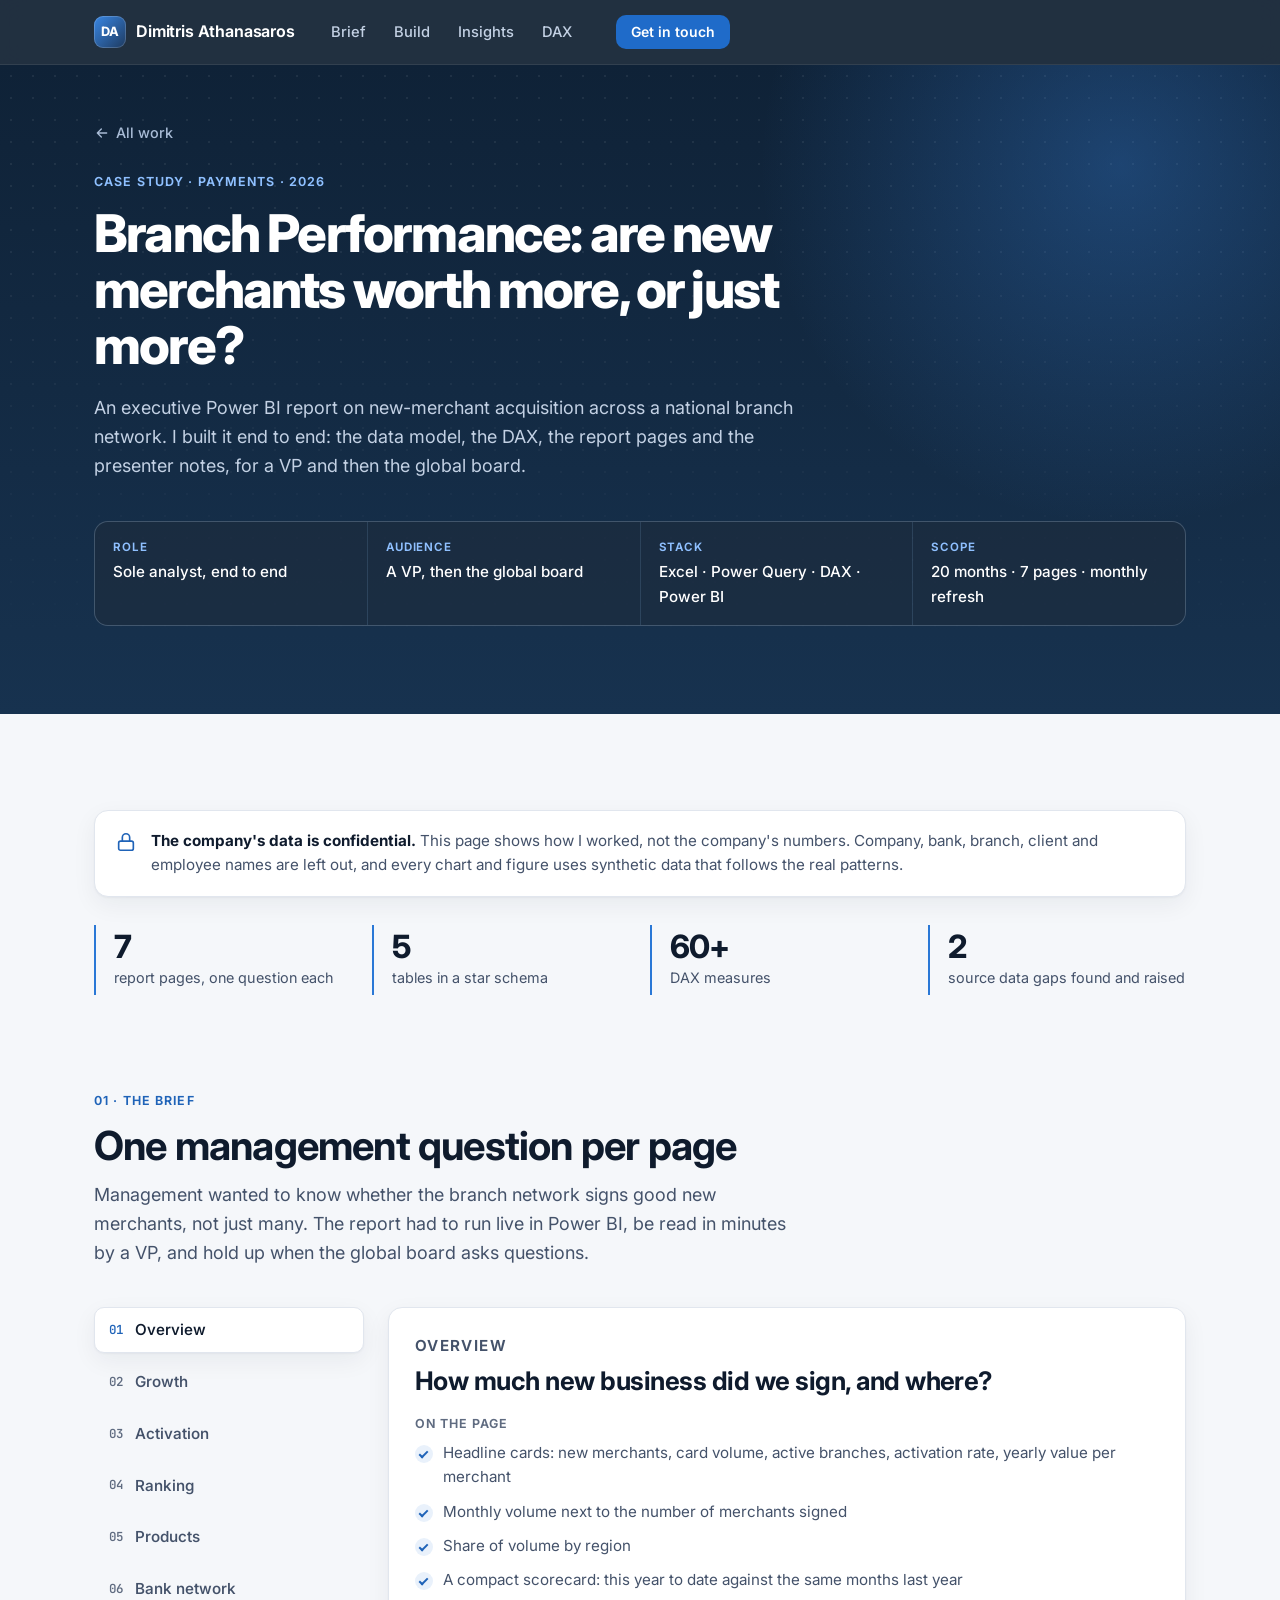
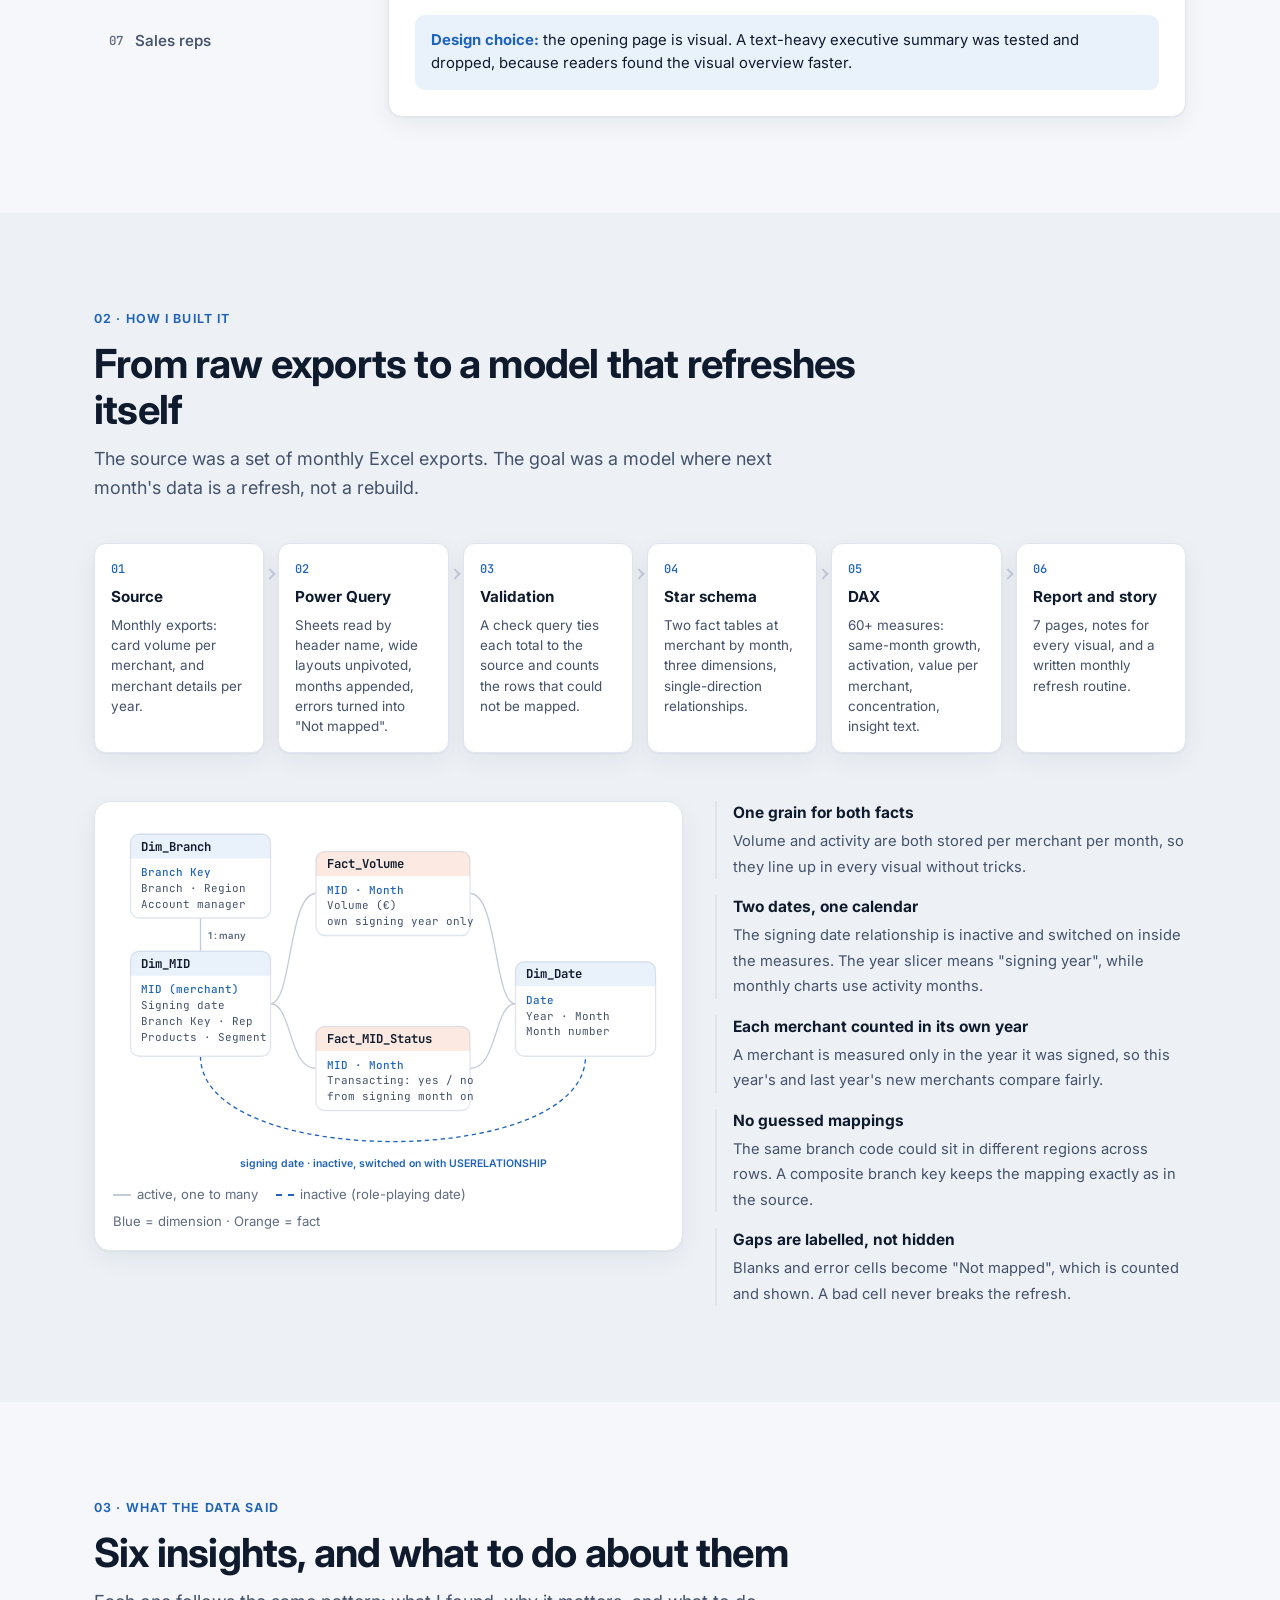
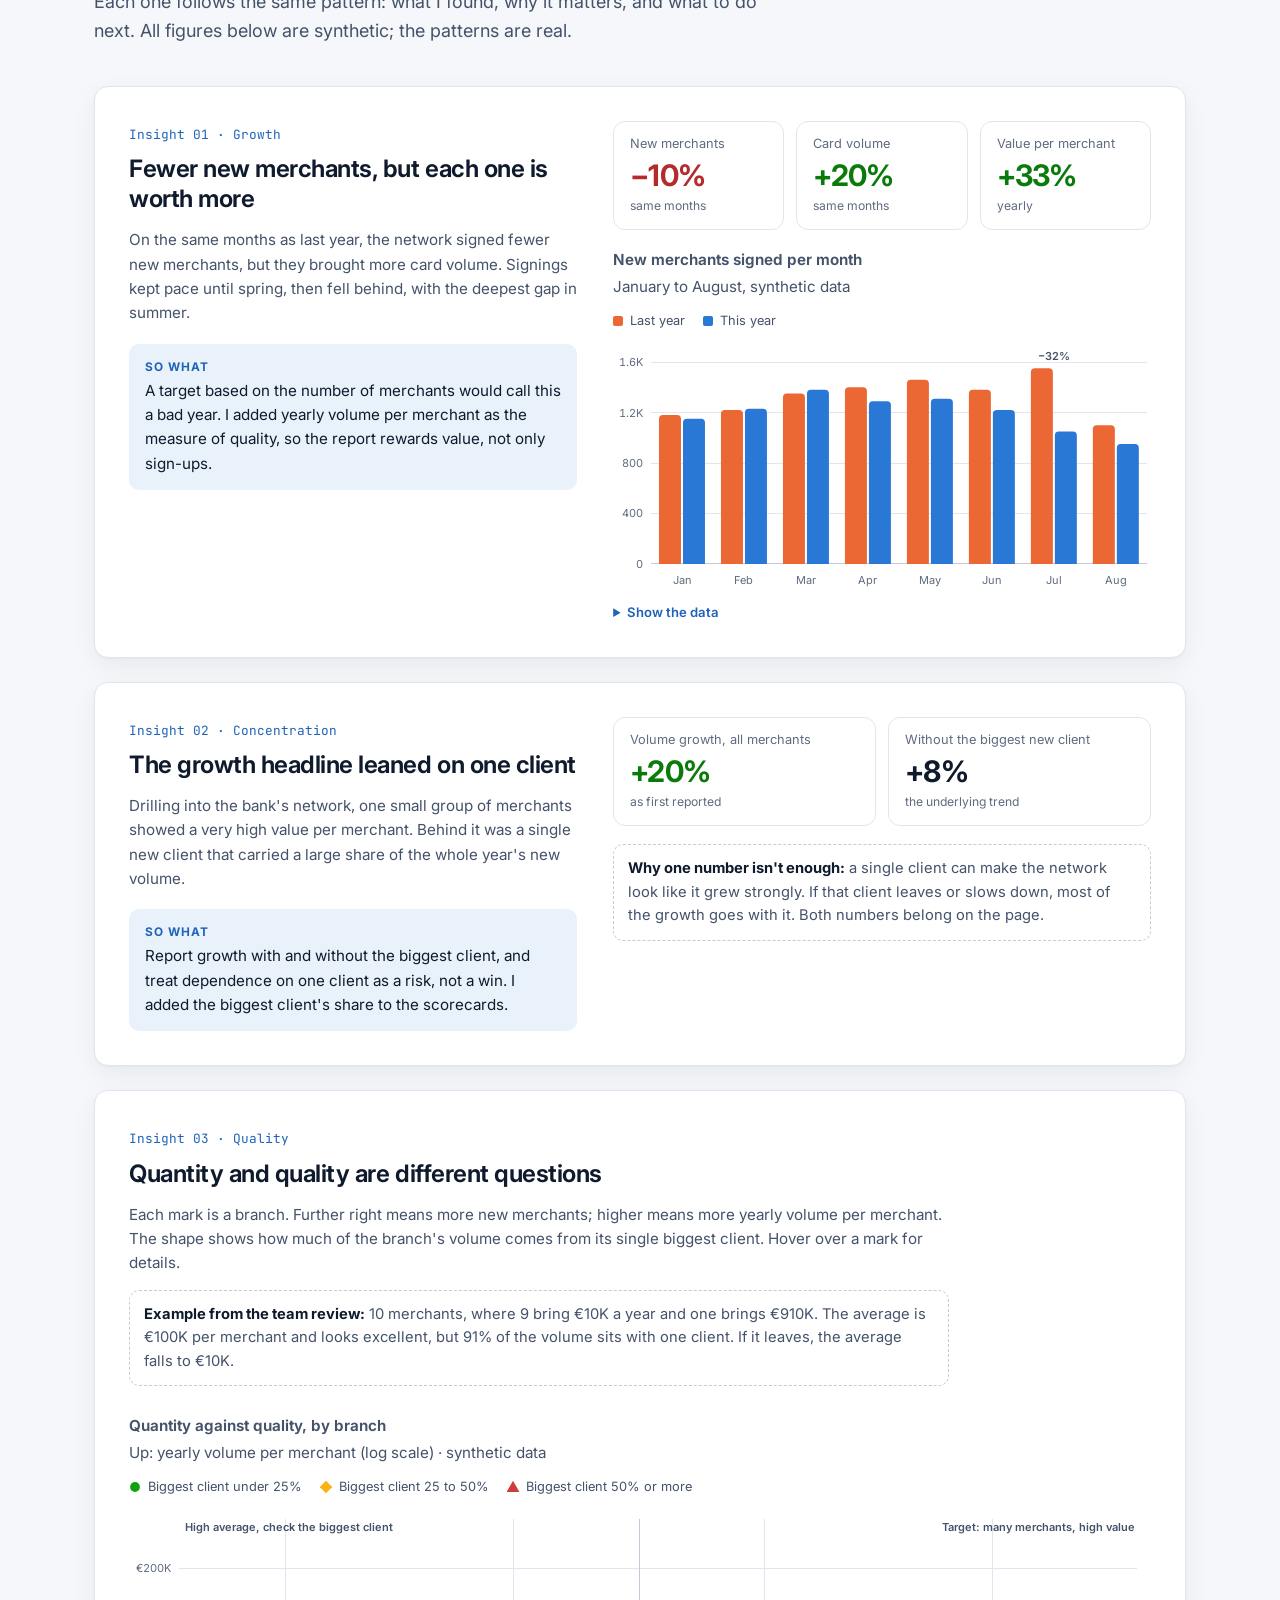
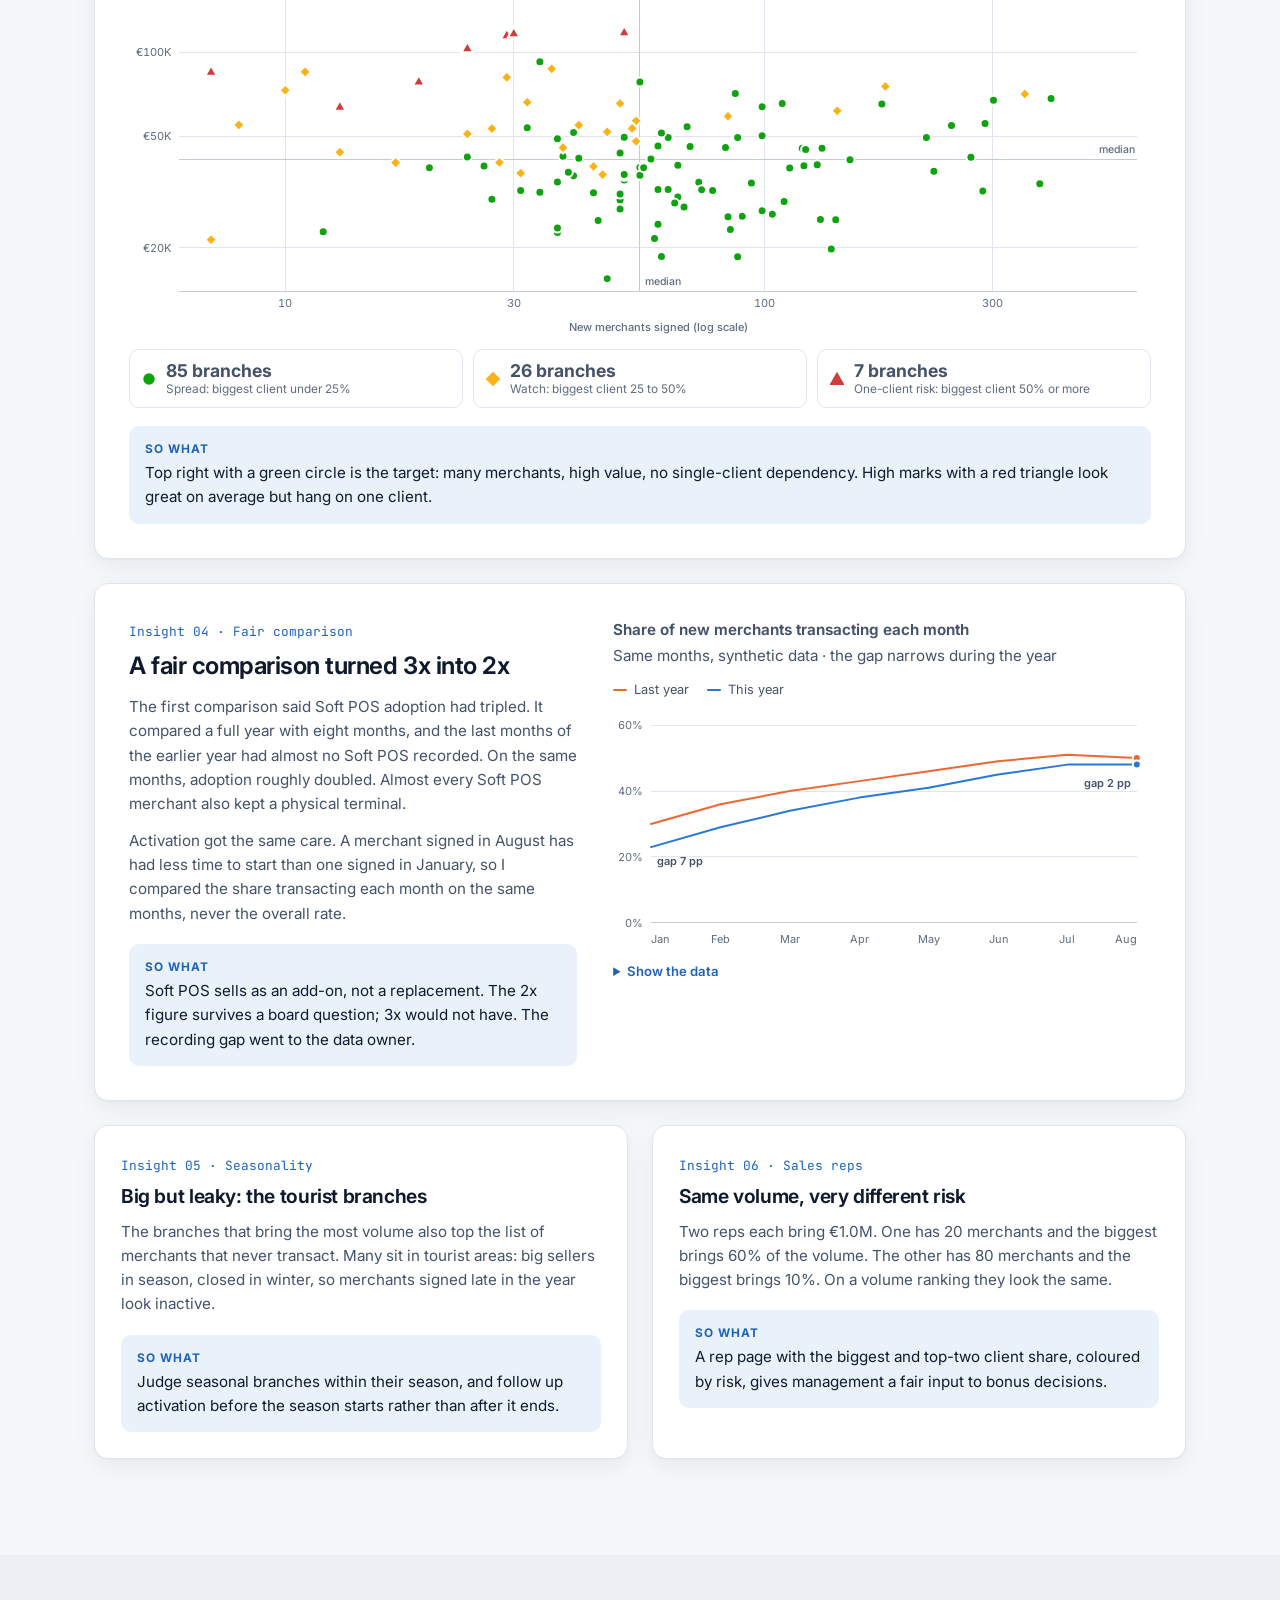
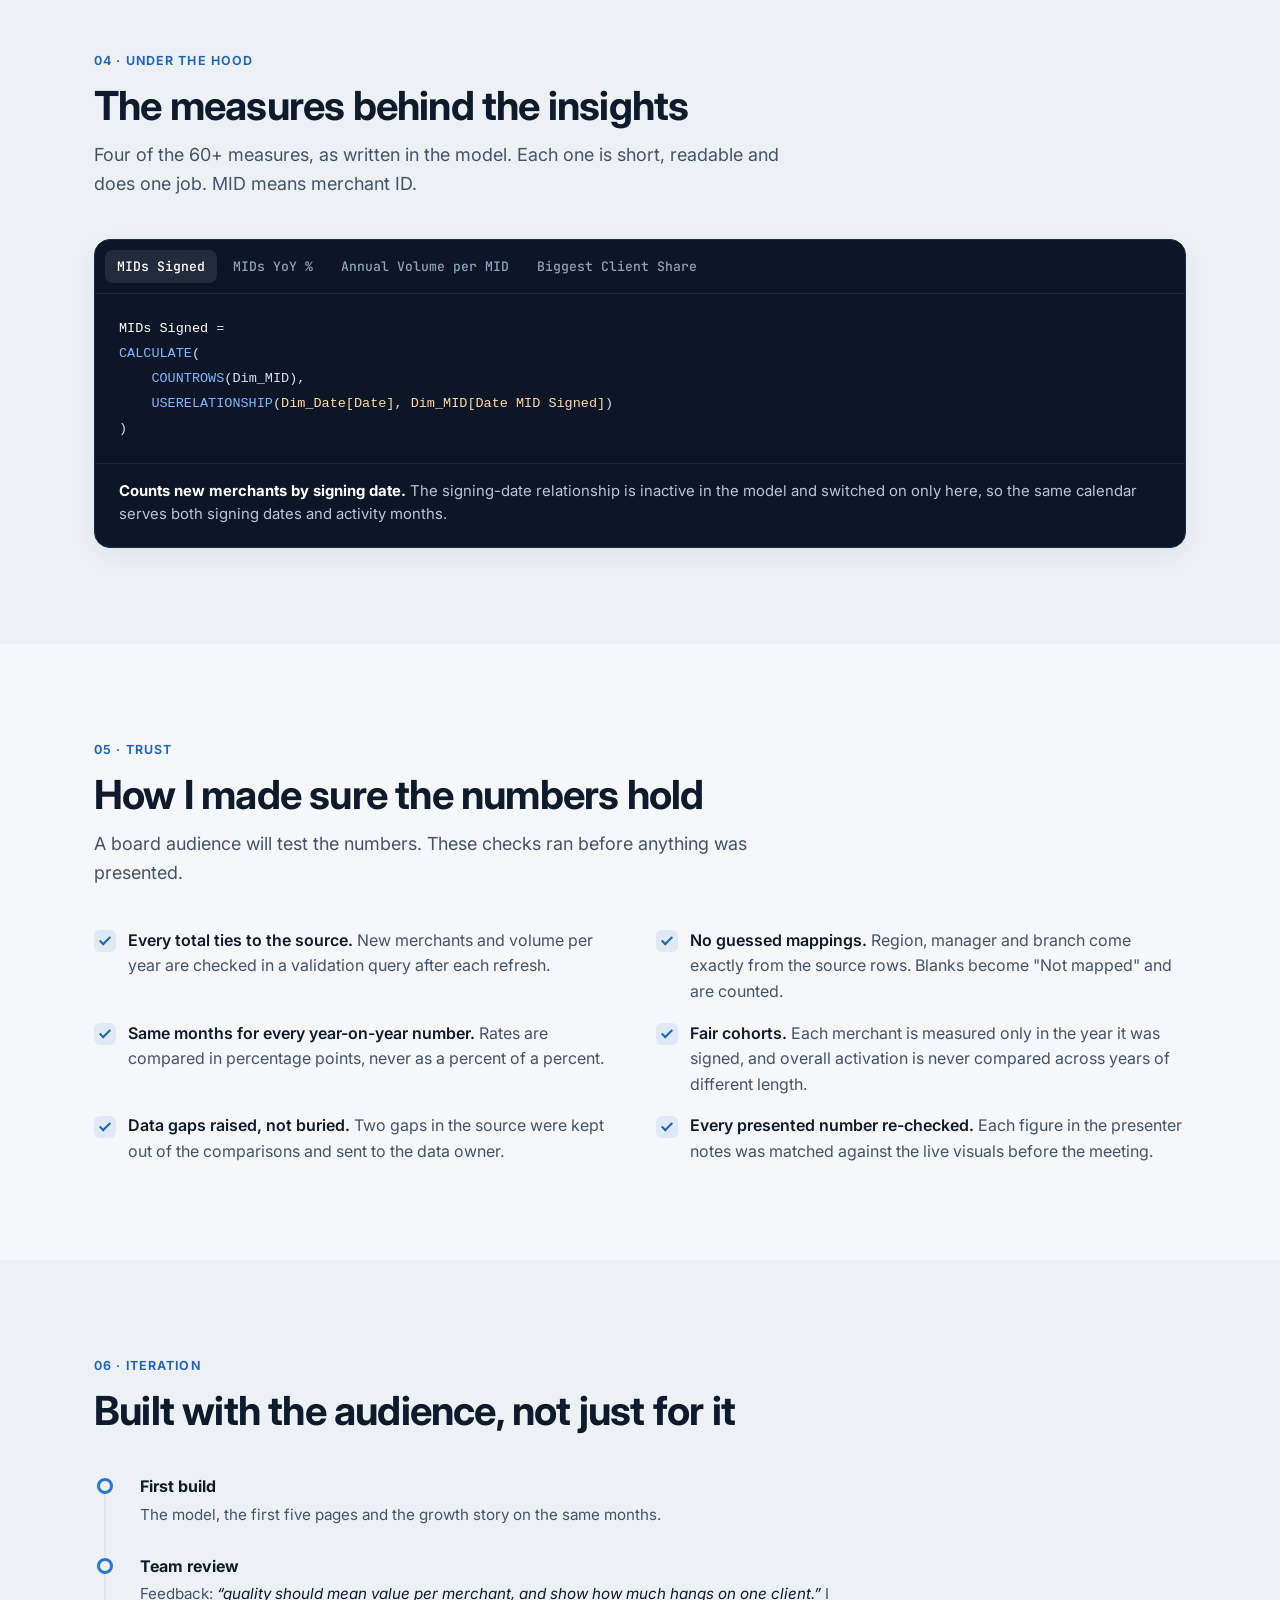
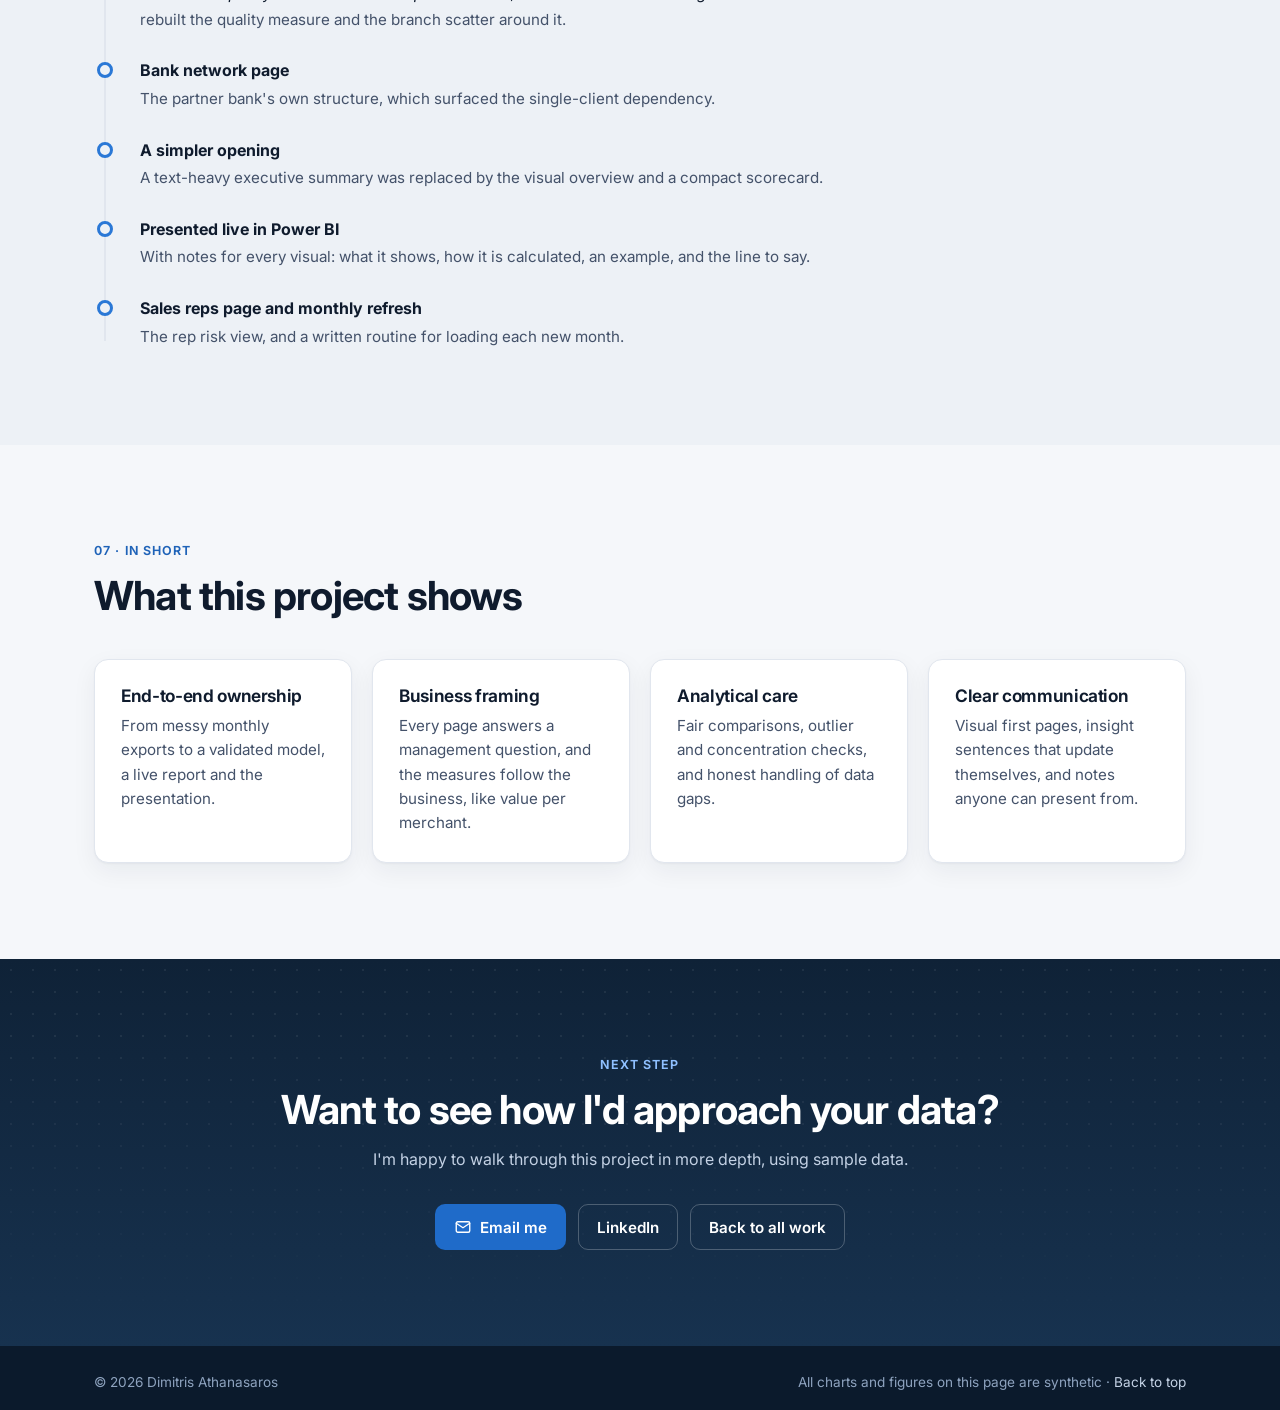
==== branch-performance.html @ 84df74f0 "Redesign portfolio and add Branch Performance case study - New modern home page: value proposition, " ====
<!doctype html>
<html lang="en">
<head>
  <meta charset="utf-8">
  <meta name="viewport" content="width=device-width, initial-scale=1">
  <title>Branch Performance case study · Dimitris Athanasaros</title>
  <meta name="description" content="Case study: an executive Power BI report on new-merchant acquisition across a national branch network. Data model, DAX, insights and how they were validated.">
  <meta name="author" content="Dimitris Athanasaros">
  <meta name="theme-color" content="#0f2237">
  <link rel="canonical" href="https://dimitrisatha.github.io/DataDim.github.io/branch-performance.html">
  <meta property="og:type" content="article">
  <meta property="og:title" content="Branch Performance: are new merchants worth more, or just more?">
  <meta property="og:description" content="An executive Power BI report, built end to end: star schema, 60+ DAX measures, and insights a VP can act on.">
  <meta property="og:url" content="https://dimitrisatha.github.io/DataDim.github.io/branch-performance.html">
  <meta property="og:image" content="https://dimitrisatha.github.io/DataDim.github.io/images/og-cover.png">
  <meta name="twitter:card" content="summary_large_image">
  <link rel="icon" href="favicon.svg" type="image/svg+xml">
  <link rel="preconnect" href="https://fonts.googleapis.com">
  <link rel="preconnect" href="https://fonts.gstatic.com" crossorigin>
  <link rel="stylesheet" href="https://fonts.googleapis.com/css2?family=Inter:wght@400;500;600;700;800&amp;family=JetBrains+Mono:wght@400;500;600&amp;display=swap">
  <link rel="stylesheet" href="css/site.css">
</head>
<body>
  <a class="skip" href="#main">Skip to content</a>

  <header class="nav">
    <div class="wrap nav-in">
      <a class="brand" href="./" aria-label="Dimitris Athanasaros, home"><span class="mono-badge" aria-hidden="true">DA</span><span class="brand-name">Dimitris Athanasaros</span></a>
      <nav aria-label="Case study sections">
        <ul class="nav-links">
          <li><a href="#brief">Brief</a></li>
          <li><a href="#build">Build</a></li>
          <li><a href="#insights">Insights</a></li>
          <li><a href="#dax">DAX</a></li>
        </ul>
      </nav>
      <a class="btn btn-sm btn-primary nav-cta" href="mailto:athanasarosd@gmail.com?subject=Branch%20Performance%20case%20study">Get in touch</a>
    </div>
  </header>

  <main id="main">
    <section class="cs-hero">
      <div class="wrap">
        <a class="crumb" href="./#work"><svg viewBox="0 0 24 24" fill="none" stroke="currentColor" stroke-width="2" stroke-linecap="round" stroke-linejoin="round" aria-hidden="true"><path d="M19 12H5M11 6l-6 6 6 6"/></svg>All work</a>
        <p class="eyebrow">Case study · Payments · 2026</p>
        <h1>Branch Performance: are new merchants worth more, or just more?</h1>
        <p class="lead">An executive Power BI report on new-merchant acquisition across a national branch network. I built it end to end: the data model, the DAX, the report pages and the presenter notes, for a VP and then the global board.</p>
        <dl class="meta-grid">
          <div><dt>Role</dt><dd>Sole analyst, end to end</dd></div>
          <div><dt>Audience</dt><dd>A VP, then the global board</dd></div>
          <div><dt>Stack</dt><dd>Excel · Power Query · DAX · Power BI</dd></div>
          <div><dt>Scope</dt><dd>20 months · 7 pages · monthly refresh</dd></div>
        </dl>
      </div>
    </section>

    <!-- Confidentiality + at a glance -->
    <section class="section section-flush">
      <div class="wrap">
        <div class="note">
          <svg viewBox="0 0 24 24" fill="none" stroke="currentColor" stroke-width="1.8" stroke-linecap="round" stroke-linejoin="round" aria-hidden="true"><rect x="4" y="11" width="16" height="10" rx="2"/><path d="M8 11V7a4 4 0 0 1 8 0v4"/></svg>
          <p><strong>The company's data is confidential.</strong> This page shows how I worked, not the company's numbers. Company, bank, branch, client and employee names are left out, and every chart and figure uses synthetic data that follows the real patterns.</p>
        </div>
        <div class="glance">
          <div><b>7</b><span>report pages, one question each</span></div>
          <div><b>5</b><span>tables in a star schema</span></div>
          <div><b>60+</b><span>DAX measures</span></div>
          <div><b>2</b><span>source data gaps found and raised</span></div>
        </div>
      </div>
    </section>

    <!-- 1. Brief -->
    <section class="section" id="brief">
      <div class="wrap">
        <div class="section-head">
          <p class="eyebrow">01 · The brief</p>
          <h2>One management question per page</h2>
          <p class="lead">Management wanted to know whether the branch network signs good new merchants, not just many. The report had to run live in Power BI, be read in minutes by a VP, and hold up when the global board asks questions.</p>
        </div>

        <div class="tour" data-tabs>
          <div class="tour-tabs" role="tablist" aria-label="Report pages">
            <button type="button" role="tab" id="t-ov" aria-controls="p-ov" aria-selected="true"><span class="tab-num">01</span>Overview</button>
            <button type="button" role="tab" id="t-gr" aria-controls="p-gr" aria-selected="false" tabindex="-1"><span class="tab-num">02</span>Growth</button>
            <button type="button" role="tab" id="t-ac" aria-controls="p-ac" aria-selected="false" tabindex="-1"><span class="tab-num">03</span>Activation</button>
            <button type="button" role="tab" id="t-ra" aria-controls="p-ra" aria-selected="false" tabindex="-1"><span class="tab-num">04</span>Ranking</button>
            <button type="button" role="tab" id="t-pr" aria-controls="p-pr" aria-selected="false" tabindex="-1"><span class="tab-num">05</span>Products</button>
            <button type="button" role="tab" id="t-bk" aria-controls="p-bk" aria-selected="false" tabindex="-1"><span class="tab-num">06</span>Bank network</button>
            <button type="button" role="tab" id="t-rm" aria-controls="p-rm" aria-selected="false" tabindex="-1"><span class="tab-num">07</span>Sales reps</button>
          </div>

          <div class="card tour-panel" role="tabpanel" id="p-ov" aria-labelledby="t-ov" tabindex="0">
            <p class="eyebrow">Overview</p>
            <p class="q">How much new business did we sign, and where?</p>
            <h4>On the page</h4>
            <ul class="ticks">
              <li>Headline cards: new merchants, card volume, active branches, activation rate, yearly value per merchant</li>
              <li>Monthly volume next to the number of merchants signed</li>
              <li>Share of volume by region</li>
              <li>A compact scorecard: this year to date against the same months last year</li>
            </ul>
            <p class="design-note"><b>Design choice:</b> the opening page is visual. A text-heavy executive summary was tested and dropped, because readers found the visual overview faster.</p>
          </div>
          <div class="card tour-panel" role="tabpanel" id="p-gr" aria-labelledby="t-gr" tabindex="0" hidden>
            <p class="eyebrow">Growth</p>
            <p class="q">Are we growing, on the same months as last year?</p>
            <h4>On the page</h4>
            <ul class="ticks">
              <li>New merchants and volume per month, this year against last year, with the growth line</li>
              <li>Share of new merchants transacting each month</li>
              <li>A region table: change in merchants, volume, and transacting rate in points</li>
            </ul>
            <p class="design-note"><b>Design choice:</b> no year slicer on this page, so every number is like for like. Clicking a month turns the cards into that month against the same month last year.</p>
          </div>
          <div class="card tour-panel" role="tabpanel" id="p-ac" aria-labelledby="t-ac" tabindex="0" hidden>
            <p class="eyebrow">Activation</p>
            <p class="q">Do new merchants actually start using the service?</p>
            <h4>On the page</h4>
            <ul class="ticks">
              <li>Activation rate by region, green or red against the company average</li>
              <li>The branches with the most merchants that never transacted</li>
              <li>Transacting against non-transacting merchants, month by month</li>
            </ul>
            <p class="design-note"><b>Design choice:</b> best and weakest region only count regions with enough merchants, so a tiny region can't top the list by chance.</p>
          </div>
          <div class="card tour-panel" role="tabpanel" id="p-ra" aria-labelledby="t-ra" tabindex="0" hidden>
            <p class="eyebrow">Ranking</p>
            <p class="q">Which branches bring quantity, and which bring quality?</p>
            <h4>On the page</h4>
            <ul class="ticks">
              <li>Top 10 and bottom 10 branches by a metric the reader picks: volume, merchants or activation</li>
              <li>A quantity against quality scatter, coloured by dependence on the biggest client</li>
              <li>An insight sentence on how concentrated the business is</li>
            </ul>
            <p class="design-note"><b>Design choice:</b> the bottom 10 only ranks branches with 10 or more new merchants, so tiny or special units don't fill the list.</p>
          </div>
          <div class="card tour-panel" role="tabpanel" id="p-pr" aria-labelledby="t-pr" tabindex="0" hidden>
            <p class="eyebrow">Products</p>
            <p class="q">Is Soft POS growing, and is it replacing the physical terminal?</p>
            <h4>On the page</h4>
            <ul class="ticks">
              <li>Soft POS and e-commerce share by year, on the same months</li>
              <li>The terminal mix of new merchants: physical only, both, Soft POS only, none</li>
              <li>Soft POS adoption by region</li>
            </ul>
            <p class="design-note"><b>Design choice:</b> the first version compared a full year with eight months and overstated the growth. The page now compares the same months.</p>
          </div>
          <div class="card tour-panel" role="tabpanel" id="p-bk" aria-labelledby="t-bk" tabindex="0" hidden>
            <p class="eyebrow">Bank network</p>
            <p class="q">How does each part of the partner bank's network perform?</p>
            <h4>On the page</h4>
            <ul class="ticks">
              <li>The bank's own structure as a slicer: division, then area</li>
              <li>Activation by area, against the average</li>
              <li>A scorecard that drills from division to area to branch, with the biggest client's share</li>
              <li>Growth and Soft POS adoption by area</li>
            </ul>
            <p class="design-note"><b>Design choice:</b> using the bank's own hierarchy made the page familiar to its readers, and the drill-down exposed the single-client dependency.</p>
          </div>
          <div class="card tour-panel" role="tabpanel" id="p-rm" aria-labelledby="t-rm" tabindex="0" hidden>
            <p class="eyebrow">Sales reps</p>
            <p class="q">Do sales reps build steady business, or rely on one big client?</p>
            <h4>On the page</h4>
            <ul class="ticks">
              <li>A rep table: new merchants, volume, yearly value per merchant, activation</li>
              <li>The biggest client's share and the top two clients' share, coloured by risk</li>
              <li>The quantity against quality scatter, one dot per rep</li>
            </ul>
            <p class="design-note"><b>Design choice:</b> added after the team review. Reps earn bonuses, and the business doesn't want a target reached by one client who could leave.</p>
          </div>
        </div>
      </div>
    </section>

    <!-- 2. Build -->
    <section class="section section-alt" id="build">
      <div class="wrap">
        <div class="section-head">
          <p class="eyebrow">02 · How I built it</p>
          <h2>From raw exports to a model that refreshes itself</h2>
          <p class="lead">The source was a set of monthly Excel exports. The goal was a model where next month's data is a refresh, not a rebuild.</p>
        </div>
        <ol class="pipeline">
          <li class="pipe"><span class="step-num">01</span><b>Source</b><p>Monthly exports: card volume per merchant, and merchant details per year.</p></li>
          <li class="pipe"><span class="step-num">02</span><b>Power Query</b><p>Sheets read by header name, wide layouts unpivoted, months appended, errors turned into "Not mapped".</p></li>
          <li class="pipe"><span class="step-num">03</span><b>Validation</b><p>A check query ties each total to the source and counts the rows that could not be mapped.</p></li>
          <li class="pipe"><span class="step-num">04</span><b>Star schema</b><p>Two fact tables at merchant by month, three dimensions, single-direction relationships.</p></li>
          <li class="pipe"><span class="step-num">05</span><b>DAX</b><p>60+ measures: same-month growth, activation, value per merchant, concentration, insight text.</p></li>
          <li class="pipe"><span class="step-num">06</span><b>Report and story</b><p>7 pages, notes for every visual, and a written monthly refresh routine.</p></li>
        </ol>

        <div class="model">
          <figure class="model-fig">
            <div class="model-scroll">
              <svg viewBox="0 0 640 404" role="img" aria-labelledby="model-title model-desc">
                <title id="model-title">The data model</title>
                <desc id="model-desc">Star schema. Fact_Volume and Fact_MID_Status hold one row per merchant per month and link to Dim_MID and Dim_Date. Dim_MID links to Dim_Branch. An inactive relationship links the merchant's signing date to Dim_Date.</desc>
                <g>
                  <path class="m-rel" d="M100 112V150"/>
                  <path class="m-rel" d="M180 210C205 210 200 84 232 84"/>
                  <path class="m-rel" d="M180 210C205 210 200 284 232 284"/>
                  <path class="m-rel" d="M408 84C440 84 435 210 460 210"/>
                  <path class="m-rel" d="M408 284C440 284 435 210 460 210"/>
                  <path class="m-rel-inactive" d="M100 270C100 400 540 400 540 270"/>
                  <text class="m-tag" x="320" y="396" text-anchor="middle">signing date · inactive, switched on with USERELATIONSHIP</text>
                  <text class="m-card" x="108" y="136">1 : many</text>
                </g>
                <g transform="translate(20 16)">
                  <rect class="m-box" width="160" height="96" rx="10"/>
                  <path class="m-head-dim" d="M0 10a10 10 0 0 1 10-10h140a10 10 0 0 1 10 10v18H0z"/>
                  <text class="m-title" x="12" y="19">Dim_Branch</text>
                  <text class="m-key" x="12" y="48">Branch Key</text>
                  <text class="m-col" x="12" y="66">Branch · Region</text>
                  <text class="m-col" x="12" y="84">Account manager</text>
                </g>
                <g transform="translate(20 150)">
                  <rect class="m-box" width="160" height="120" rx="10"/>
                  <path class="m-head-dim" d="M0 10a10 10 0 0 1 10-10h140a10 10 0 0 1 10 10v18H0z"/>
                  <text class="m-title" x="12" y="19">Dim_MID</text>
                  <text class="m-key" x="12" y="48">MID (merchant)</text>
                  <text class="m-col" x="12" y="66">Signing date</text>
                  <text class="m-col" x="12" y="84">Branch Key · Rep</text>
                  <text class="m-col" x="12" y="102">Products · Segment</text>
                </g>
                <g transform="translate(232 36)">
                  <rect class="m-box" width="176" height="96" rx="10"/>
                  <path class="m-head-fact" d="M0 10a10 10 0 0 1 10-10h156a10 10 0 0 1 10 10v18H0z"/>
                  <text class="m-title" x="12" y="19">Fact_Volume</text>
                  <text class="m-key" x="12" y="48">MID · Month</text>
                  <text class="m-col" x="12" y="66">Volume (€)</text>
                  <text class="m-col" x="12" y="84">own signing year only</text>
                </g>
                <g transform="translate(232 236)">
                  <rect class="m-box" width="176" height="96" rx="10"/>
                  <path class="m-head-fact" d="M0 10a10 10 0 0 1 10-10h156a10 10 0 0 1 10 10v18H0z"/>
                  <text class="m-title" x="12" y="19">Fact_MID_Status</text>
                  <text class="m-key" x="12" y="48">MID · Month</text>
                  <text class="m-col" x="12" y="66">Transacting: yes / no</text>
                  <text class="m-col" x="12" y="84">from signing month on</text>
                </g>
                <g transform="translate(460 162)">
                  <rect class="m-box" width="160" height="108" rx="10"/>
                  <path class="m-head-dim" d="M0 10a10 10 0 0 1 10-10h140a10 10 0 0 1 10 10v18H0z"/>
                  <text class="m-title" x="12" y="19">Dim_Date</text>
                  <text class="m-key" x="12" y="48">Date</text>
                  <text class="m-col" x="12" y="66">Year · Month</text>
                  <text class="m-col" x="12" y="84">Month number</text>
                </g>
              </svg>
            </div>
            <figcaption><span><i></i>active, one to many</span><span><i class="dash"></i>inactive (role-playing date)</span><span>Blue = dimension · Orange = fact</span></figcaption>
          </figure>

          <ul class="decisions">
            <li><b>One grain for both facts</b><span>Volume and activity are both stored per merchant per month, so they line up in every visual without tricks.</span></li>
            <li><b>Two dates, one calendar</b><span>The signing date relationship is inactive and switched on inside the measures. The year slicer means "signing year", while monthly charts use activity months.</span></li>
            <li><b>Each merchant counted in its own year</b><span>A merchant is measured only in the year it was signed, so this year's and last year's new merchants compare fairly.</span></li>
            <li><b>No guessed mappings</b><span>The same branch code could sit in different regions across rows. A composite branch key keeps the mapping exactly as in the source.</span></li>
            <li><b>Gaps are labelled, not hidden</b><span>Blanks and error cells become "Not mapped", which is counted and shown. A bad cell never breaks the refresh.</span></li>
          </ul>
        </div>
      </div>
    </section>

    <!-- 3. Insights -->
    <section class="section" id="insights">
      <div class="wrap">
        <div class="section-head">
          <p class="eyebrow">03 · What the data said</p>
          <h2>Six insights, and what to do about them</h2>
          <p class="lead">Each one follows the same pattern: what I found, why it matters, and what to do next. All figures below are synthetic; the patterns are real.</p>
        </div>

        <article class="card insight">
          <div class="insight-text">
            <span class="insight-num">Insight 01 · Growth</span>
            <h3>Fewer new merchants, but each one is worth more</h3>
            <p>On the same months as last year, the network signed fewer new merchants, but they brought more card volume. Signings kept pace until spring, then fell behind, with the deepest gap in summer.</p>
            <div class="sowhat"><b>So what</b>A target based on the number of merchants would call this a bad year. I added yearly volume per merchant as the measure of quality, so the report rewards value, not only sign-ups.</div>
          </div>
          <div class="chart-block" id="chart-signings">
            <div class="tiles">
              <div class="tile"><span class="tile-label">New merchants</span><span class="tile-value down">−10%</span><span class="tile-sub">same months</span></div>
              <div class="tile"><span class="tile-label">Card volume</span><span class="tile-value up">+20%</span><span class="tile-sub">same months</span></div>
              <div class="tile"><span class="tile-label">Value per merchant</span><span class="tile-value up">+33%</span><span class="tile-sub">yearly</span></div>
            </div>
            <p class="chart-title">New merchants signed per month</p>
            <p class="chart-sub">January to August, synthetic data</p>
            <div class="legend"><span class="key"><span class="sw-rect sw-last"></span>Last year</span><span class="key"><span class="sw-rect sw-this"></span>This year</span></div>
            <div class="chart"></div>
          </div>
        </article>

        <article class="card insight">
          <div class="insight-text">
            <span class="insight-num">Insight 02 · Concentration</span>
            <h3>The growth headline leaned on one client</h3>
            <p>Drilling into the bank's network, one small group of merchants showed a very high value per merchant. Behind it was a single new client that carried a large share of the whole year's new volume.</p>
            <div class="sowhat"><b>So what</b>Report growth with and without the biggest client, and treat dependence on one client as a risk, not a win. I added the biggest client's share to the scorecards.</div>
          </div>
          <div>
            <div class="tiles two">
              <div class="tile"><span class="tile-label">Volume growth, all merchants</span><span class="tile-value up">+20%</span><span class="tile-sub">as first reported</span></div>
              <div class="tile"><span class="tile-label">Without the biggest new client</span><span class="tile-value">+8%</span><span class="tile-sub">the underlying trend</span></div>
            </div>
            <div class="example"><b>Why one number isn't enough:</b> a single client can make the network look like it grew strongly. If that client leaves or slows down, most of the growth goes with it. Both numbers belong on the page.</div>
          </div>
        </article>

        <article class="card insight insight-wide">
          <div class="insight-text narrow">
            <span class="insight-num">Insight 03 · Quality</span>
            <h3>Quantity and quality are different questions</h3>
            <p>Each mark is a branch. Further right means more new merchants; higher means more yearly volume per merchant. The shape shows how much of the branch's volume comes from its single biggest client. Hover over a mark for details.</p>
            <div class="example"><b>Example from the team review:</b> 10 merchants, where 9 bring €10K a year and one brings €910K. The average is €100K per merchant and looks excellent, but 91% of the volume sits with one client. If it leaves, the average falls to €10K.</div>
          </div>
          <div class="chart-block scatter-wrap" id="chart-scatter">
            <p class="chart-title">Quantity against quality, by branch</p>
            <p class="chart-sub">Up: yearly volume per merchant (log scale) · synthetic data</p>
            <div class="legend" data-legend="risk"></div>
            <div class="chart"></div>
            <div class="risk-row"></div>
          </div>
          <div class="sowhat"><b>So what</b>Top right with a green circle is the target: many merchants, high value, no single-client dependency. High marks with a red triangle look great on average but hang on one client.</div>
        </article>

        <article class="card insight">
          <div class="insight-text">
            <span class="insight-num">Insight 04 · Fair comparison</span>
            <h3>A fair comparison turned 3x into 2x</h3>
            <p>The first comparison said Soft POS adoption had tripled. It compared a full year with eight months, and the last months of the earlier year had almost no Soft POS recorded. On the same months, adoption roughly doubled. Almost every Soft POS merchant also kept a physical terminal.</p>
            <p>Activation got the same care. A merchant signed in August has had less time to start than one signed in January, so I compared the share transacting each month on the same months, never the overall rate.</p>
            <div class="sowhat"><b>So what</b>Soft POS sells as an add-on, not a replacement. The 2x figure survives a board question; 3x would not have. The recording gap went to the data owner.</div>
          </div>
          <div class="chart-block" id="chart-rate">
            <p class="chart-title">Share of new merchants transacting each month</p>
            <p class="chart-sub">Same months, synthetic data · the gap narrows during the year</p>
            <div class="legend"><span class="key"><span class="sw-line sw-last"></span>Last year</span><span class="key"><span class="sw-line sw-this"></span>This year</span></div>
            <div class="chart"></div>
          </div>
        </article>

        <div class="pair">
          <article class="card">
            <span class="insight-num">Insight 05 · Seasonality</span>
            <h3>Big but leaky: the tourist branches</h3>
            <p>The branches that bring the most volume also top the list of merchants that never transact. Many sit in tourist areas: big sellers in season, closed in winter, so merchants signed late in the year look inactive.</p>
            <div class="sowhat"><b>So what</b>Judge seasonal branches within their season, and follow up activation before the season starts rather than after it ends.</div>
          </article>
          <article class="card">
            <span class="insight-num">Insight 06 · Sales reps</span>
            <h3>Same volume, very different risk</h3>
            <p>Two reps each bring €1.0M. One has 20 merchants and the biggest brings 60% of the volume. The other has 80 merchants and the biggest brings 10%. On a volume ranking they look the same.</p>
            <div class="sowhat"><b>So what</b>A rep page with the biggest and top-two client share, coloured by risk, gives management a fair input to bonus decisions.</div>
          </article>
        </div>
      </div>
    </section>

    <!-- 4. DAX -->
    <section class="section section-alt" id="dax">
      <div class="wrap">
        <div class="section-head">
          <p class="eyebrow">04 · Under the hood</p>
          <h2>The measures behind the insights</h2>
          <p class="lead">Four of the 60+ measures, as written in the model. Each one is short, readable and does one job. MID means merchant ID.</p>
        </div>
        <div class="code" data-tabs>
          <div class="code-tabs" role="tablist" aria-label="DAX measures">
            <button type="button" role="tab" id="ct-1" aria-controls="cp-1" aria-selected="true">MIDs Signed</button>
            <button type="button" role="tab" id="ct-2" aria-controls="cp-2" aria-selected="false" tabindex="-1">MIDs YoY %</button>
            <button type="button" role="tab" id="ct-3" aria-controls="cp-3" aria-selected="false" tabindex="-1">Annual Volume per MID</button>
            <button type="button" role="tab" id="ct-4" aria-controls="cp-4" aria-selected="false" tabindex="-1">Biggest Client Share</button>
          </div>
          <div class="code-panel" role="tabpanel" id="cp-1" aria-labelledby="ct-1">
<pre tabindex="0"><code class="dax">
MIDs Signed =
CALCULATE(
    COUNTROWS(Dim_MID),
    USERELATIONSHIP(Dim_Date[Date], Dim_MID[Date MID Signed])
)
</code></pre>
            <p class="code-explain"><b>Counts new merchants by signing date.</b> The signing-date relationship is inactive in the model and switched on only here, so the same calendar serves both signing dates and activity months.</p>
          </div>
          <div class="code-panel" role="tabpanel" id="cp-2" aria-labelledby="ct-2" hidden>
<pre tabindex="0"><code class="dax">
MIDs YoY % =
VAR m = [Last Month No]
VAR a = CALCULATE([MIDs Signed 2025], KEEPFILTERS(Dim_Date[Month No] &lt;= m))
VAR b = CALCULATE([MIDs Signed 2026], KEEPFILTERS(Dim_Date[Month No] &lt;= m))
RETURN IF(NOT ISBLANK(b), DIVIDE(b - a, a))
</code></pre>
            <p class="code-explain"><b>Growth on the same months only.</b> Both years are cut at the last month with data, so January to August is compared with January to August. It extends by itself when the next month loads, and on a month axis it compares each month with the same month last year.</p>
          </div>
          <div class="code-panel" role="tabpanel" id="cp-3" aria-labelledby="ct-3" hidden>
<pre tabindex="0"><code class="dax">
Annual Volume per MID =
AVERAGEX(
    CALCULATETABLE(VALUES(Dim_MID[MID]), USERELATIONSHIP(Dim_Date[Date], Dim_MID[Date MID Signed])),
    VAR months = CALCULATE(COUNTROWS(Fact_MID_Status))
    VAR vol = CALCULATE(SUM(Fact_Volume[Volume])) + 0
    RETURN DIVIDE(vol, months) * 12
)
</code></pre>
            <p class="code-explain"><b>The quality measure: value per merchant, annualised.</b> Each merchant's volume is divided by the months it has been live and scaled to a year, then averaged. A merchant signed in November is not punished for having only two months, and merchants with no volume count as zero.</p>
          </div>
          <div class="code-panel" role="tabpanel" id="cp-4" aria-labelledby="ct-4" hidden>
<pre tabindex="0"><code class="dax">
Biggest Client Share =
VAR clients =
    ADDCOLUMNS(
        CALCULATETABLE(VALUES(Dim_MID[MID]), USERELATIONSHIP(Dim_Date[Date], Dim_MID[Date MID Signed])),
        "@vol", CALCULATE(SUM(Fact_Volume[Volume]))
    )
RETURN DIVIDE(MAXX(clients, [@vol]), SUMX(clients, [@vol]))
</code></pre>
            <p class="code-explain"><b>The risk measure: how much hangs on one client.</b> For any branch, rep or region in context, it builds a table of its merchants with their volume, then divides the biggest by the total. A second measure turns it into red, amber or green for the visuals.</p>
          </div>
        </div>
      </div>
    </section>

    <!-- 5. Trust -->
    <section class="section" id="trust">
      <div class="wrap">
        <div class="section-head">
          <p class="eyebrow">05 · Trust</p>
          <h2>How I made sure the numbers hold</h2>
          <p class="lead">A board audience will test the numbers. These checks ran before anything was presented.</p>
        </div>
        <ul class="checks">
          <li><b>Every total ties to the source.</b> New merchants and volume per year are checked in a validation query after each refresh.</li>
          <li><b>No guessed mappings.</b> Region, manager and branch come exactly from the source rows. Blanks become "Not mapped" and are counted.</li>
          <li><b>Same months for every year-on-year number.</b> Rates are compared in percentage points, never as a percent of a percent.</li>
          <li><b>Fair cohorts.</b> Each merchant is measured only in the year it was signed, and overall activation is never compared across years of different length.</li>
          <li><b>Data gaps raised, not buried.</b> Two gaps in the source were kept out of the comparisons and sent to the data owner.</li>
          <li><b>Every presented number re-checked.</b> Each figure in the presenter notes was matched against the live visuals before the meeting.</li>
        </ul>
      </div>
    </section>

    <!-- 6. Iteration -->
    <section class="section section-alt" id="iteration">
      <div class="wrap">
        <div class="section-head">
          <p class="eyebrow">06 · Iteration</p>
          <h2>Built with the audience, not just for it</h2>
        </div>
        <ol class="timeline">
          <li><b>First build</b><span>The model, the first five pages and the growth story on the same months.</span></li>
          <li><b>Team review</b><span>Feedback: <q>quality should mean value per merchant, and show how much hangs on one client.</q> I rebuilt the quality measure and the branch scatter around it.</span></li>
          <li><b>Bank network page</b><span>The partner bank's own structure, which surfaced the single-client dependency.</span></li>
          <li><b>A simpler opening</b><span>A text-heavy executive summary was replaced by the visual overview and a compact scorecard.</span></li>
          <li><b>Presented live in Power BI</b><span>With notes for every visual: what it shows, how it is calculated, an example, and the line to say.</span></li>
          <li><b>Sales reps page and monthly refresh</b><span>The rep risk view, and a written routine for loading each new month.</span></li>
        </ol>
      </div>
    </section>

    <!-- 7. What it shows -->
    <section class="section" id="shows">
      <div class="wrap">
        <div class="section-head">
          <p class="eyebrow">07 · In short</p>
          <h2>What this project shows</h2>
        </div>
        <div class="grid-4">
          <article class="card"><h3>End-to-end ownership</h3><p>From messy monthly exports to a validated model, a live report and the presentation.</p></article>
          <article class="card"><h3>Business framing</h3><p>Every page answers a management question, and the measures follow the business, like value per merchant.</p></article>
          <article class="card"><h3>Analytical care</h3><p>Fair comparisons, outlier and concentration checks, and honest handling of data gaps.</p></article>
          <article class="card"><h3>Clear communication</h3><p>Visual first pages, insight sentences that update themselves, and notes anyone can present from.</p></article>
        </div>
      </div>
    </section>

    <section class="contact">
      <div class="wrap">
        <p class="eyebrow">Next step</p>
        <h2>Want to see how I'd approach your data?</h2>
        <p>I'm happy to walk through this project in more depth, using sample data.</p>
        <div class="cta-row">
          <a class="btn btn-primary" href="mailto:athanasarosd@gmail.com?subject=Branch%20Performance%20case%20study">
            <svg viewBox="0 0 24 24" fill="none" stroke="currentColor" stroke-width="1.8" stroke-linecap="round" stroke-linejoin="round" aria-hidden="true"><rect x="3" y="5" width="18" height="14" rx="2"/><path d="m3 7 9 6 9-6"/></svg>Email me</a>
          <a class="btn btn-ghost-dark" href="https://www.linkedin.com/in/dimitris-athanasaros/" target="_blank" rel="noopener">LinkedIn</a>
          <a class="btn btn-ghost-dark" href="./#work">Back to all work</a>
        </div>
      </div>
    </section>
  </main>

  <footer class="site-foot">
    <div class="wrap">
      <span>© <span data-year>2026</span> Dimitris Athanasaros</span>
      <span>All charts and figures on this page are synthetic · <a href="#main">Back to top</a></span>
    </div>
  </footer>

  <script src="js/site.js"></script>
  <script src="js/charts.js"></script>
</body>
</html>
---- css/site.css ----
/* Dimitris Athanasaros portfolio - design tokens, layout, components, charts */

:root {
  color-scheme: light;
  --bg: #f5f7fa;
  --surface: #ffffff;
  --surface-2: #edf1f6;
  --ink: #0f1b2d;
  --ink-2: #44526a;
  --muted: #5f6b80;
  --line: #e1e6ee;
  --axis: #c3cbd8;
  --link: #1f63b8;
  --accent: #2a78d6;
  --accent-soft: rgba(42, 120, 214, 0.1);
  --btn: #1f6bc9;
  --btn-hover: #1a5cae;

  /* chart series (validated: dataviz categorical slots 1-2, light surface) */
  --s-this: #2a78d6;
  --s-last: #eb6834;
  /* status (fixed, never themed; always paired with shape + label) */
  --good: #0ca30c;
  --warn: #fab219;
  --crit: #d03b3b;
  --good-ink: #0a7a0a;
  --crit-ink: #b42b2b;

  --navy-0: #0b1a2c;
  --navy-1: #0f2237;
  --navy-2: #17324f;

  --shadow: 0 1px 2px rgba(15, 27, 45, 0.04), 0 8px 24px rgba(15, 27, 45, 0.06);
  --shadow-lift: 0 2px 4px rgba(15, 27, 45, 0.05), 0 22px 44px rgba(15, 27, 45, 0.12);
  --radius: 14px;
  --font: "Inter", system-ui, -apple-system, "Segoe UI", Roboto, sans-serif;
  --mono: "JetBrains Mono", ui-monospace, "Cascadia Code", Consolas, monospace;
}

@media (prefers-color-scheme: dark) {
  :root:not([data-theme="light"]) {
    color-scheme: dark;
    --bg: #0b1220;
    --surface: #131d2e;
    --surface-2: #0f1828;
    --ink: #e8edf5;
    --ink-2: #b0bccd;
    --muted: #8d9ab0;
    --line: #243149;
    --axis: #3a4a66;
    --link: #78b2f5;
    --accent: #3987e5;
    --accent-soft: rgba(57, 135, 229, 0.16);
    --s-this: #3987e5;
    --s-last: #d95926;
    --good-ink: #3fcf3f;
    --crit-ink: #ff7b7b;
    --shadow: 0 1px 2px rgba(0, 0, 0, 0.3), 0 8px 24px rgba(0, 0, 0, 0.25);
    --shadow-lift: 0 2px 4px rgba(0, 0, 0, 0.3), 0 22px 44px rgba(0, 0, 0, 0.4);
  }
}
:root[data-theme="dark"] {
  color-scheme: dark;
  --bg: #0b1220;
  --surface: #131d2e;
  --surface-2: #0f1828;
  --ink: #e8edf5;
  --ink-2: #b0bccd;
  --muted: #8d9ab0;
  --line: #243149;
  --axis: #3a4a66;
  --link: #78b2f5;
  --accent: #3987e5;
  --accent-soft: rgba(57, 135, 229, 0.16);
  --s-this: #3987e5;
  --s-last: #d95926;
  --good-ink: #3fcf3f;
  --crit-ink: #ff7b7b;
  --shadow: 0 1px 2px rgba(0, 0, 0, 0.3), 0 8px 24px rgba(0, 0, 0, 0.25);
  --shadow-lift: 0 2px 4px rgba(0, 0, 0, 0.3), 0 22px 44px rgba(0, 0, 0, 0.4);
}

/* ---------- base ---------- */
*, *::before, *::after { box-sizing: border-box; }
html { scroll-behavior: smooth; -webkit-text-size-adjust: 100%; text-size-adjust: 100%; scroll-padding-top: 80px; }
body {
  margin: 0;
  background: var(--bg);
  color: var(--ink);
  font-family: var(--font);
  font-size: 16px;
  line-height: 1.6;
  -webkit-font-smoothing: antialiased;
  overflow-x: hidden;
}
img, svg { display: block; max-width: 100%; }
a { color: var(--link); text-decoration: none; }
a:hover { text-decoration: underline; text-underline-offset: 3px; }
:focus-visible { outline: 2px solid var(--accent); outline-offset: 3px; border-radius: 6px; }
h1, h2, h3, h4 { margin: 0; line-height: 1.15; letter-spacing: -0.02em; color: var(--ink); }
h2 { font-size: clamp(1.75rem, 1.2rem + 1.8vw, 2.5rem); font-weight: 700; }
h3 { font-size: 1.2rem; font-weight: 650; }
p { margin: 0; }
ul, ol { margin: 0; }
.wrap { max-width: 1140px; margin: 0 auto; padding: 0 24px; }
.sr-only { position: absolute; width: 1px; height: 1px; overflow: hidden; clip: rect(0 0 0 0); white-space: nowrap; }
.skip { position: absolute; left: 12px; top: -48px; z-index: 100; background: var(--surface); color: var(--ink); padding: 8px 14px; border-radius: 8px; }
.skip:focus { top: 12px; }

@media (max-width: 640px) {
  .wrap { padding: 0 16px; }
}
@media (prefers-reduced-motion: reduce) {
  html { scroll-behavior: auto; }
  *, *::before, *::after { transition: none !important; animation: none !important; }
}

.eyebrow {
  font-size: 0.78rem;
  font-weight: 650;
  letter-spacing: 0.09em;
  text-transform: uppercase;
  color: var(--link);
}
.lead { font-size: 1.125rem; color: var(--ink-2); max-width: 64ch; }

.section { padding: 96px 0; }
.section-alt { background: var(--surface-2); }
.section-head { display: grid; gap: 12px; margin-bottom: 40px; max-width: 780px; }
@media (max-width: 640px) {
  .section { padding: 64px 0; }
  .section-head { margin-bottom: 28px; }
}

/* ---------- nav ---------- */
.nav {
  position: sticky;
  top: 0;
  z-index: 50;
  background: rgba(11, 26, 44, 0.9);
  -webkit-backdrop-filter: saturate(1.4) blur(12px);
  backdrop-filter: saturate(1.4) blur(12px);
  border-bottom: 1px solid rgba(255, 255, 255, 0.08);
}
.nav-in { display: flex; align-items: center; gap: 24px; height: 64px; }
.brand { display: inline-flex; align-items: center; gap: 10px; color: #fff; font-weight: 650; letter-spacing: -0.01em; }
.brand:hover { text-decoration: none; }
.mono-badge {
  display: grid;
  place-items: center;
  width: 32px;
  height: 32px;
  border-radius: 9px;
  background: linear-gradient(135deg, #3987e5, #1e3a5f);
  font-size: 0.8rem;
  font-weight: 750;
  letter-spacing: 0.02em;
  box-shadow: inset 0 0 0 1px rgba(255, 255, 255, 0.18);
}
.nav-links { display: flex; gap: 4px; list-style: none; padding: 0; margin-left: auto; }
.nav-links a { color: #c3d1e4; font-size: 0.92rem; font-weight: 500; padding: 8px 12px; border-radius: 8px; }
.nav-links a:hover { color: #fff; background: rgba(255, 255, 255, 0.07); text-decoration: none; }
.nav-cta { margin-left: 8px; }
@media (max-width: 760px) {
  .nav-links { display: none; }
  .nav-cta { margin-left: auto; }
}
@media (max-width: 380px) {
  .brand-name { display: none; }
}

/* ---------- buttons ---------- */
.btn {
  display: inline-flex;
  align-items: center;
  gap: 8px;
  font: 600 0.95rem/1 var(--font);
  padding: 13px 18px;
  border-radius: 10px;
  border: 1px solid transparent;
  cursor: pointer;
  transition: transform 0.15s ease, background-color 0.15s ease, border-color 0.15s ease;
}
.btn:hover { text-decoration: none; transform: translateY(-1px); }
.btn svg { width: 18px; height: 18px; flex: none; }
.btn-sm { padding: 9px 14px; font-size: 0.875rem; }
.btn-primary { background: var(--btn); color: #fff; }
.btn-primary:hover { background: var(--btn-hover); }
.btn-ghost-dark { color: #fff; border-color: rgba(255, 255, 255, 0.24); }
.btn-ghost-dark:hover { background: rgba(255, 255, 255, 0.08); }
.btn-outline { color: var(--ink); background: var(--surface); border-color: var(--line); }
.btn-outline:hover { border-color: var(--axis); }

/* ---------- hero ---------- */
.hero, .cs-hero, .contact {
  position: relative;
  overflow: hidden;
  background: linear-gradient(180deg, var(--navy-1) 0%, var(--navy-2) 100%);
  color: #c3d1e4;
}
.hero::before, .cs-hero::before, .contact::before {
  content: "";
  position: absolute;
  inset: 0;
  background-image: radial-gradient(rgba(255, 255, 255, 0.07) 1px, transparent 1px);
  background-size: 22px 22px;
  -webkit-mask-image: linear-gradient(180deg, #000 20%, transparent 95%);
  mask-image: linear-gradient(180deg, #000 20%, transparent 95%);
  pointer-events: none;
}
.hero::after, .cs-hero::after {
  content: "";
  position: absolute;
  width: 720px;
  height: 720px;
  right: -200px;
  top: -260px;
  background: radial-gradient(closest-side, rgba(57, 135, 229, 0.32), transparent);
  pointer-events: none;
}
.hero { padding: 72px 0 96px; }
.hero-grid { position: relative; z-index: 1; display: grid; grid-template-columns: 1.05fr 0.95fr; gap: 56px; align-items: center; }
.hero .eyebrow, .cs-hero .eyebrow, .contact .eyebrow { color: #8fc0ff; }
.hero h1 {
  color: #fff;
  font-size: clamp(2.2rem, 1.3rem + 3.3vw, 3.55rem);
  font-weight: 800;
  letter-spacing: -0.035em;
  line-height: 1.06;
  margin: 16px 0 22px;
}
.hero h1 em { font-style: normal; color: #8fc0ff; }
.hero .lead { color: #c3d1e4; }
.cta-row { display: flex; flex-wrap: wrap; gap: 12px; margin-top: 32px; }
.hero-facts { list-style: none; padding: 0; margin-top: 44px; display: grid; grid-template-columns: repeat(3, minmax(0, 1fr)); gap: 20px; }
.hero-facts li { display: grid; gap: 2px; align-content: start; font-size: 0.84rem; line-height: 1.45; color: #a9bcd6; padding-left: 16px; border-left: 1px solid rgba(255, 255, 255, 0.16); }
.hero-facts strong { color: #fff; font-size: 1rem; font-weight: 650; }
@media (max-width: 520px) { .hero-facts { grid-template-columns: 1fr; gap: 14px; } }
@media (max-width: 960px) {
  .hero-grid { grid-template-columns: 1fr; gap: 48px; }
  .hero { padding: 56px 0 72px; }
}

/* sample report card in the hero */
.preview {
  margin: 0;
  background: var(--surface);
  color: var(--ink);
  border-radius: 18px;
  padding: 18px;
  box-shadow: 0 40px 80px -24px rgba(0, 0, 0, 0.55), 0 0 0 1px rgba(255, 255, 255, 0.06);
}
.preview-head { display: flex; align-items: center; gap: 10px; font-size: 0.8rem; color: var(--muted); margin-bottom: 14px; }
.dots { display: inline-flex; gap: 5px; }
.dots i { width: 9px; height: 9px; border-radius: 50%; background: var(--line); }
.tag-synth { margin-left: auto; font-size: 0.7rem; font-weight: 600; padding: 3px 9px; border-radius: 999px; background: var(--surface-2); color: var(--ink-2); border: 1px solid var(--line); white-space: nowrap; }
.preview-kpis { display: grid; grid-template-columns: repeat(3, 1fr); gap: 10px; }
.kpi { border: 1px solid var(--line); border-radius: 12px; padding: 10px 12px; min-width: 0; }
.kpi-label { display: block; font-size: 0.72rem; color: var(--muted); line-height: 1.3; }
.kpi-value { display: block; font-size: 1.5rem; font-weight: 700; letter-spacing: -0.02em; line-height: 1.25; margin-top: 4px; }
.kpi-sub { display: block; font-size: 0.68rem; color: var(--muted); }
.up { color: var(--good-ink); }
.down { color: var(--crit-ink); }
.preview-chart { margin-top: 12px; height: 180px; }
.preview-insight { margin-top: 10px; font-size: 0.86rem; color: var(--ink-2); line-height: 1.5; border-top: 1px solid var(--line); padding-top: 12px; }
.insight-tag { display: inline-block; font-size: 0.68rem; font-weight: 700; letter-spacing: 0.06em; text-transform: uppercase; color: var(--link); margin-right: 6px; }

/* ---------- cards & grids ---------- */
.card {
  background: var(--surface);
  border: 1px solid var(--line);
  border-radius: var(--radius);
  padding: 26px;
  box-shadow: var(--shadow);
}
.card h3 { font-size: 1.08rem; margin-bottom: 8px; }
.card p { color: var(--ink-2); font-size: 0.95rem; }
.grid-4 { display: grid; grid-template-columns: repeat(4, 1fr); gap: 20px; }
.grid-3 { display: grid; grid-template-columns: repeat(3, 1fr); gap: 20px; }
.grid-2 { display: grid; grid-template-columns: repeat(2, 1fr); gap: 20px; }
@media (max-width: 1020px) { .grid-4 { grid-template-columns: repeat(2, 1fr); } .grid-3 { grid-template-columns: repeat(2, 1fr); } }
@media (max-width: 620px) { .grid-4, .grid-3, .grid-2 { grid-template-columns: 1fr; } }

.icon-badge {
  display: grid;
  place-items: center;
  width: 42px;
  height: 42px;
  border-radius: 11px;
  background: var(--accent-soft);
  color: var(--link);
  margin-bottom: 18px;
}
.icon-badge svg { width: 22px; height: 22px; }

.chips { display: flex; flex-wrap: wrap; gap: 8px; }
.chip {
  font-size: 0.74rem;
  font-weight: 600;
  padding: 4px 10px;
  border-radius: 999px;
  background: var(--surface-2);
  color: var(--ink-2);
  border: 1px solid var(--line);
  white-space: nowrap;
}
.chip-accent { background: var(--accent-soft); color: var(--link); border-color: transparent; }

.ticks { list-style: none; padding: 0; display: grid; gap: 10px; }
.ticks li { position: relative; padding-left: 28px; color: var(--ink-2); font-size: 0.97rem; }
.ticks li::before {
  content: "";
  position: absolute;
  left: 0;
  top: 0.28em;
  width: 18px;
  height: 18px;
  border-radius: 50%;
  background: var(--accent-soft);
}
.ticks li::after {
  content: "";
  position: absolute;
  left: 6px;
  top: calc(0.28em + 4px);
  width: 5px;
  height: 9px;
  border: solid var(--link);
  border-width: 0 2px 2px 0;
  transform: rotate(45deg);
}
.link-arrow { display: inline-flex; align-items: center; gap: 6px; font-weight: 650; color: var(--link); }
.link-arrow svg { width: 18px; height: 18px; transition: transform 0.15s ease; }

/* ---------- featured case study ---------- */
.feature {
  display: grid;
  grid-template-columns: 1.05fr 1fr;
  background: var(--surface);
  border: 1px solid var(--line);
  border-radius: 20px;
  overflow: hidden;
  box-shadow: var(--shadow);
  color: inherit;
  transition: transform 0.2s ease, box-shadow 0.2s ease;
}
.feature:hover { text-decoration: none; transform: translateY(-3px); box-shadow: var(--shadow-lift); }
.feature:hover .link-arrow svg { transform: translateX(3px); }
.feature-art {
  position: relative;
  min-height: 360px;
  background:
    radial-gradient(circle at 78% 12%, rgba(57, 135, 229, 0.42), transparent 55%),
    radial-gradient(rgba(255, 255, 255, 0.07) 1px, transparent 1px) 0 0 / 20px 20px,
    linear-gradient(140deg, var(--navy-1), #1e3a5f);
}
.feature-art svg { position: absolute; inset: 0; width: 100%; height: 100%; }
.feature-body { padding: 40px; display: grid; gap: 18px; align-content: center; }
.feature-body h3 { font-size: clamp(1.35rem, 1.1rem + 0.9vw, 1.7rem); letter-spacing: -0.025em; }
.feature-body > p { color: var(--ink-2); }
@media (max-width: 900px) {
  .feature { grid-template-columns: 1fr; }
  .feature-art { min-height: 240px; }
  .feature-body { padding: 26px; }
}

.sub-head { display: flex; align-items: baseline; justify-content: space-between; gap: 16px; margin: 56px 0 20px; }
.sub-head h3 { font-size: 1.15rem; }
.sub-head p { color: var(--muted); font-size: 0.9rem; }

.projects { display: grid; grid-template-columns: repeat(4, 1fr); gap: 20px; }
@media (max-width: 1060px) { .projects { grid-template-columns: repeat(2, 1fr); } }
@media (max-width: 560px) { .projects { grid-template-columns: 1fr; } }
.project {
  display: flex;
  flex-direction: column;
  background: var(--surface);
  border: 1px solid var(--line);
  border-radius: 16px;
  overflow: hidden;
  box-shadow: var(--shadow);
  transition: transform 0.2s ease, box-shadow 0.2s ease;
}
.project:hover { transform: translateY(-3px); box-shadow: var(--shadow-lift); }
.project-art { aspect-ratio: 16 / 10; background: var(--surface-2); border-bottom: 1px solid var(--line); }
.project-art svg { width: 100%; height: 100%; }
.project-body { display: flex; flex-direction: column; gap: 10px; padding: 20px; flex: 1; }
.project-meta { font-size: 0.78rem; font-weight: 550; color: var(--muted); }
.project h4 { font-size: 1.03rem; font-weight: 650; letter-spacing: -0.015em; }
.project p { font-size: 0.92rem; color: var(--ink-2); }
.project-foot { margin-top: auto; padding-top: 6px; font-size: 0.9rem; }
.project-foot .muted { color: var(--muted); }

/* project cover art */
.art-bg { fill: var(--surface-2); }
.art-grid { stroke: var(--line); stroke-width: 1; }
.art-a { fill: var(--s-this); }
.art-a-soft { fill: var(--s-this); opacity: 0.14; }
.art-b { fill: var(--s-last); }
.art-line-a { fill: none; stroke: var(--s-this); stroke-width: 2.5; stroke-linecap: round; stroke-linejoin: round; }
.art-line-b { fill: none; stroke: var(--s-last); stroke-width: 2.5; stroke-linecap: round; stroke-linejoin: round; }
.art-ring { stroke: var(--surface-2); stroke-width: 2; }
.art-muted { fill: var(--axis); }

/* ---------- approach ---------- */
.steps { list-style: none; padding: 0; display: grid; grid-template-columns: repeat(3, 1fr); gap: 20px; }
@media (max-width: 1020px) { .steps { grid-template-columns: repeat(2, 1fr); } }
@media (max-width: 620px) { .steps { grid-template-columns: 1fr; } }
.step-num { font-family: var(--mono); font-size: 0.82rem; font-weight: 500; color: var(--link); margin-bottom: 10px; display: block; }
.card .step-eg { margin-top: 16px; padding-top: 14px; border-top: 1px dashed var(--line); font-size: 0.86rem; color: var(--muted); }
.step-eg b { color: var(--ink-2); font-weight: 600; }

/* ---------- skills ---------- */
.skill-head { display: flex; align-items: center; gap: 12px; margin-bottom: 12px; }
.skill-head .icon-badge { margin: 0; width: 38px; height: 38px; }
.skill-head h3 { margin: 0; font-size: 1.05rem; }
.skill .chips { margin-top: 16px; }
.skill.key { border-color: var(--axis); border-color: color-mix(in srgb, var(--accent) 35%, var(--line)); }

/* ---------- background ---------- */
.bg-list { list-style: none; padding: 0; display: grid; gap: 16px; }
.bg-list strong { display: block; color: var(--ink); font-weight: 600; font-size: 0.97rem; }
.bg-list span { color: var(--ink-2); font-size: 0.9rem; }
.card h3.bg-title { font-size: 0.8rem; font-weight: 650; letter-spacing: 0.09em; text-transform: uppercase; color: var(--muted); margin-bottom: 18px; }

/* ---------- contact & footer ---------- */
.contact { padding: 96px 0; text-align: center; }
.contact .wrap { position: relative; z-index: 1; }
.contact h2 { color: #fff; margin: 12px 0 14px; }
.contact p { max-width: 62ch; margin: 0 auto; }
.contact .cta-row { justify-content: center; }
.contact-small { margin-top: 28px !important; font-size: 0.9rem; color: #8ea3bf; }
.contact-small a { color: #c3d1e4; }
.site-foot { background: var(--navy-0); color: #8ea3bf; font-size: 0.85rem; padding: 26px 0; }
.site-foot .wrap { display: flex; flex-wrap: wrap; justify-content: space-between; gap: 8px 24px; }
.site-foot a { color: #c3d1e4; }

/* ======================================================================
   CASE STUDY
   ====================================================================== */
.cs-hero { padding: 56px 0 72px; }
.cs-hero .wrap { position: relative; z-index: 1; }
.crumb { display: inline-flex; align-items: center; gap: 6px; color: #a9bcd6; font-size: 0.9rem; font-weight: 500; margin-bottom: 28px; }
.crumb:hover { color: #fff; text-decoration: none; }
.crumb svg { width: 16px; height: 16px; }
.cs-hero h1 { color: #fff; font-size: clamp(2rem, 1.2rem + 3vw, 3.25rem); font-weight: 800; letter-spacing: -0.035em; line-height: 1.08; margin: 14px 0 20px; max-width: 20ch; }
.cs-hero .lead { color: #c3d1e4; }
.meta-grid { display: grid; grid-template-columns: repeat(4, 1fr); gap: 1px; margin-top: 40px; background: rgba(255, 255, 255, 0.1); border: 1px solid rgba(255, 255, 255, 0.1); border-radius: 14px; overflow: hidden; }
.meta-grid div { background: rgba(11, 26, 44, 0.55); padding: 16px 18px; }
.meta-grid dt { font-size: 0.72rem; font-weight: 650; letter-spacing: 0.08em; text-transform: uppercase; color: #8fc0ff; margin-bottom: 4px; }
.meta-grid dd { margin: 0; color: #fff; font-size: 0.95rem; font-weight: 500; }
@media (max-width: 860px) { .meta-grid { grid-template-columns: repeat(2, 1fr); } }
@media (max-width: 420px) { .meta-grid { grid-template-columns: 1fr; } }

.note {
  display: flex;
  gap: 14px;
  align-items: flex-start;
  background: var(--surface);
  border: 1px solid var(--line);
  border-radius: 14px;
  padding: 18px 20px;
  box-shadow: var(--shadow);
}
.note svg { width: 22px; height: 22px; flex: none; color: var(--link); margin-top: 2px; }
.note p { color: var(--ink-2); font-size: 0.95rem; }
.note strong { color: var(--ink); }

.glance { display: grid; grid-template-columns: repeat(4, 1fr); gap: 20px; margin-top: 28px; }
.glance div { padding: 4px 0 4px 18px; border-left: 2px solid var(--accent); }
.glance b { display: block; font-size: 2rem; font-weight: 750; letter-spacing: -0.03em; line-height: 1.15; }
.glance span { color: var(--ink-2); font-size: 0.9rem; }
@media (max-width: 860px) { .glance { grid-template-columns: repeat(2, 1fr); } }

/* report tour (tabs) */
.tour { display: grid; grid-template-columns: 270px 1fr; gap: 24px; align-items: start; }
.tour-tabs { display: flex; flex-direction: column; gap: 6px; }
.tour-tabs [role="tab"] {
  display: flex;
  align-items: center;
  gap: 12px;
  width: 100%;
  text-align: left;
  font: 550 0.95rem/1.3 var(--font);
  color: var(--ink-2);
  background: none;
  border: 1px solid transparent;
  border-radius: 10px;
  padding: 12px 14px;
  cursor: pointer;
}
.tour-tabs [role="tab"]:hover { background: var(--surface); }
.tour-tabs [role="tab"][aria-selected="true"] { background: var(--surface); border-color: var(--line); color: var(--ink); box-shadow: var(--shadow); }
.tab-num { font-family: var(--mono); font-size: 0.78rem; color: var(--muted); }
[aria-selected="true"] .tab-num { color: var(--link); }
.tour-panel { min-height: 300px; }
.tour-panel[hidden] { display: none; }
.tour-panel .q { color: var(--ink); font-size: clamp(1.25rem, 1.05rem + 0.8vw, 1.6rem); font-weight: 700; letter-spacing: -0.02em; line-height: 1.25; margin: 6px 0 20px; }
.tour-panel h4 { font-size: 0.78rem; font-weight: 650; letter-spacing: 0.08em; text-transform: uppercase; color: var(--muted); margin: 20px 0 10px; }
.tour-panel .ticks li { font-size: 0.95rem; }
.card .design-note { margin-top: 22px; padding: 14px 16px; border-radius: 10px; background: var(--accent-soft); color: var(--ink); font-size: 0.93rem; }
.design-note b { color: var(--link); }
@media (max-width: 860px) {
  .tour { grid-template-columns: 1fr; }
  .tour-tabs { flex-direction: row; overflow-x: auto; scrollbar-width: none; padding-bottom: 4px; }
  .tour-tabs::-webkit-scrollbar { display: none; }
  .tour-tabs [role="tab"] { width: auto; white-space: nowrap; }
}

/* pipeline */
.pipeline { list-style: none; padding: 0; display: grid; grid-template-columns: repeat(6, 1fr); gap: 14px; }
.pipe { position: relative; background: var(--surface); border: 1px solid var(--line); border-radius: 12px; padding: 16px; box-shadow: var(--shadow); }
.pipe b { display: block; font-size: 0.95rem; margin: 6px 0 6px; }
.pipe p { font-size: 0.84rem; color: var(--ink-2); line-height: 1.5; }
.pipe .step-num { margin: 0; font-size: 0.75rem; }
.pipe:not(:last-child)::after {
  content: "";
  position: absolute;
  right: -11px;
  top: 26px;
  width: 8px;
  height: 8px;
  border: solid var(--axis);
  border-width: 2px 2px 0 0;
  transform: rotate(45deg);
}
@media (max-width: 1020px) { .pipeline { grid-template-columns: repeat(3, 1fr); } .pipe::after { display: none; } }
@media (max-width: 560px) { .pipeline { grid-template-columns: 1fr; } }

/* model diagram */
.model { display: grid; grid-template-columns: 1.25fr 1fr; gap: 32px; align-items: start; margin-top: 48px; }
.model-fig { margin: 0; background: var(--surface); border: 1px solid var(--line); border-radius: 16px; padding: 18px; box-shadow: var(--shadow); }
.model-scroll { overflow-x: auto; }
.model-scroll svg { min-width: 560px; width: 100%; height: auto; }
.model-fig figcaption { font-size: 0.82rem; color: var(--muted); margin-top: 10px; display: flex; flex-wrap: wrap; gap: 6px 18px; }
.model-fig figcaption i { display: inline-block; width: 18px; height: 0; border-top: 2px solid var(--axis); vertical-align: middle; margin-right: 6px; }
.model-fig figcaption i.dash { border-top-style: dashed; border-top-color: var(--link); }
.m-box { fill: var(--surface); stroke: var(--line); stroke-width: 1.5; }
.m-head-dim { fill: var(--accent-soft); }
.m-head-fact { fill: rgba(235, 104, 52, 0.14); fill: color-mix(in srgb, var(--s-last) 14%, transparent); }
.m-title { font: 650 14px var(--mono); fill: var(--ink); }
.m-col { font: 400 12.5px var(--mono); fill: var(--ink-2); }
.m-key { font: 500 12.5px var(--mono); fill: var(--link); }
.m-rel { stroke: var(--axis); stroke-width: 1.5; fill: none; }
.m-rel-inactive { stroke: var(--link); stroke-width: 1.5; fill: none; stroke-dasharray: 5 4; }
.m-card { font: 600 11px var(--font); fill: var(--muted); }
.m-tag { font: 600 12px var(--font); fill: var(--link); }
.decisions { list-style: none; padding: 0; display: grid; gap: 16px; }
.decisions li { padding-left: 16px; border-left: 2px solid var(--line); }
.decisions b { display: block; font-size: 0.97rem; margin-bottom: 2px; }
.decisions span { color: var(--ink-2); font-size: 0.92rem; }
@media (max-width: 960px) { .model { grid-template-columns: 1fr; } }

/* insights */
.insight { display: grid; grid-template-columns: 1fr 1.2fr; gap: 36px; align-items: start; padding: 34px; }
.insight + .insight { margin-top: 24px; }
.insight-num { font-family: var(--mono); font-size: 0.8rem; color: var(--link); }
.insight h3 { font-size: clamp(1.25rem, 1.08rem + 0.6vw, 1.5rem); letter-spacing: -0.02em; margin: 8px 0 14px; line-height: 1.25; }
.insight-text > p { color: var(--ink-2); }
.insight-text > p + p { margin-top: 12px; }
.example { margin-top: 14px; font-size: 0.92rem; color: var(--ink-2); padding: 12px 14px; border: 1px dashed var(--axis); border-radius: 10px; }
.example b { color: var(--ink); }
.sowhat { margin-top: 18px; padding: 14px 16px; border-radius: 10px; background: var(--accent-soft); font-size: 0.95rem; color: var(--ink); }
.sowhat b { color: var(--link); display: block; font-size: 0.74rem; letter-spacing: 0.08em; text-transform: uppercase; margin-bottom: 2px; }
@media (max-width: 920px) { .insight { grid-template-columns: 1fr; padding: 22px; gap: 24px; } }

.tiles { display: grid; grid-template-columns: repeat(3, 1fr); gap: 12px; margin-bottom: 18px; }
.tiles.two { grid-template-columns: 1fr 1fr; }
.tile { border: 1px solid var(--line); border-radius: 12px; padding: 14px 16px; background: var(--surface); min-width: 0; }
.tile-label { display: block; font-size: 0.8rem; color: var(--muted); line-height: 1.3; }
.tile-value { display: block; font-size: 1.85rem; font-weight: 700; letter-spacing: -0.025em; line-height: 1.2; margin-top: 6px; }
.tile-sub { display: block; font-size: 0.76rem; color: var(--muted); margin-top: 2px; }
@media (max-width: 420px) { .tiles { grid-template-columns: 1fr; } .tiles.two { grid-template-columns: 1fr; } }

.pair { display: grid; grid-template-columns: 1fr 1fr; gap: 24px; margin-top: 24px; }
.pair .card h3 { font-size: 1.2rem; margin: 8px 0 12px; }
@media (max-width: 860px) { .pair { grid-template-columns: 1fr; } }

/* code */
.code {
  background: #0d1626;
  border: 1px solid #1f2c42;
  border-radius: 16px;
  overflow: hidden;
  box-shadow: var(--shadow);
}
.code-tabs { display: flex; gap: 4px; padding: 10px; border-bottom: 1px solid rgba(255, 255, 255, 0.08); overflow-x: auto; scrollbar-width: none; }
.code-tabs::-webkit-scrollbar { display: none; }
.code-tabs [role="tab"] { background: none; border: 0; color: #8ea3bf; font: 500 0.82rem var(--mono); padding: 8px 12px; border-radius: 8px; cursor: pointer; white-space: nowrap; }
.code-tabs [role="tab"]:hover { color: #fff; }
.code-tabs [role="tab"][aria-selected="true"] { background: rgba(255, 255, 255, 0.09); color: #fff; }
.code-panel[hidden] { display: none; }
.code pre { margin: 0; padding: 22px 24px; overflow-x: auto; font: 13.5px/1.7 var(--mono); color: #d6e2f0; tab-size: 4; }
.code-explain { padding: 16px 24px 20px; border-top: 1px solid rgba(255, 255, 255, 0.08); color: #b9c7da; font-size: 0.93rem; }
.code-explain b { color: #fff; }
.tk-fn { color: #7fb7ff; }
.tk-kw { color: #f2a0cd; }
.tk-str { color: #9ed89f; }
.tk-num { color: #ffc879; }
.tk-col { color: #ffd9a8; }
.tk-mea { color: #c9b6ff; }
.tk-name { color: #fff; font-weight: 500; }

/* checklist + timeline */
.checks { list-style: none; padding: 0; display: grid; grid-template-columns: 1fr 1fr; gap: 16px 32px; }
.checks li { position: relative; padding-left: 34px; color: var(--ink-2); }
.checks li b { color: var(--ink); font-weight: 600; }
.checks li::before { content: ""; position: absolute; left: 0; top: 0.15em; width: 22px; height: 22px; border-radius: 6px; background: var(--accent-soft); }
.checks li::after { content: ""; position: absolute; left: 8px; top: calc(0.15em + 4px); width: 6px; height: 11px; border: solid var(--link); border-width: 0 2px 2px 0; transform: rotate(45deg); }
@media (max-width: 760px) { .checks { grid-template-columns: 1fr; } }

.timeline { list-style: none; padding: 0; position: relative; display: grid; gap: 26px; max-width: 760px; }
.timeline::before { content: ""; position: absolute; left: 10px; top: 8px; bottom: 8px; width: 2px; background: var(--line); }
.timeline li { position: relative; padding-left: 46px; }
.timeline li::before { content: ""; position: absolute; left: 3px; top: 4px; width: 16px; height: 16px; border-radius: 50%; background: var(--bg); border: 3px solid var(--accent); }
.section-alt .timeline li::before { background: var(--surface-2); }
.timeline b { display: block; font-size: 1rem; margin-bottom: 2px; }
.timeline span { color: var(--ink-2); font-size: 0.95rem; }
.timeline q { color: var(--ink); font-style: italic; }

/* ---------- charts ---------- */
.chart-block { min-width: 0; }
.chart-title { font-weight: 650; font-size: 0.95rem; color: var(--ink); }
.chart-sub { font-size: 0.8rem; color: var(--muted); margin: 2px 0 12px; }
.legend { display: flex; flex-wrap: wrap; gap: 6px 18px; font-size: 0.8rem; color: var(--ink-2); margin-bottom: 8px; }
.legend .key { display: inline-flex; align-items: center; gap: 7px; }
.sw-rect { width: 10px; height: 10px; border-radius: 2px; display: inline-block; }
.sw-line { width: 14px; height: 2px; border-radius: 1px; display: inline-block; }
.legend svg { width: 12px; height: 12px; }
.chart { position: relative; width: 100%; }
.chart svg { overflow: visible; }
.chart .hit { fill: transparent; cursor: default; }
.chart .hit:focus { outline: none; }
.chart .hit:focus-visible { stroke: var(--accent); stroke-width: 2; }
.grid-line { stroke: var(--line); stroke-width: 1; shape-rendering: crispEdges; }
.axis-line { stroke: var(--axis); stroke-width: 1; shape-rendering: crispEdges; }
.tick { fill: var(--muted); font: 400 11px var(--font); font-variant-numeric: tabular-nums; }
.axis-title { fill: var(--muted); font: 500 11px var(--font); }
.f-this { fill: var(--s-this); }
.f-last { fill: var(--s-last); }
.s-this { stroke: var(--s-this); }
.s-last { stroke: var(--s-last); }
.line { fill: none; stroke-width: 2; stroke-linecap: round; stroke-linejoin: round; }
.ring { stroke: var(--surface); stroke-width: 2; }
.median { stroke: var(--axis); stroke-width: 1; shape-rendering: crispEdges; }
.anno { fill: var(--ink-2); font: 600 11px var(--font); }
.anno-muted { fill: var(--muted); font: 500 10.5px var(--font); }
.crosshair { stroke: var(--axis); stroke-width: 1; shape-rendering: crispEdges; }
.bar { transition: opacity 0.15s ease; }
.dim .bar { opacity: 0.35; }
.dim .bar.on { opacity: 1; }
.r-good { fill: var(--good); }
.r-warn { fill: var(--warn); }
.r-crit { fill: var(--crit); }
.pt { transition: transform 0.12s ease; }

.tooltip {
  position: absolute;
  z-index: 10;
  pointer-events: none;
  min-width: 150px;
  max-width: 240px;
  background: var(--surface);
  border: 1px solid var(--line);
  border-radius: 10px;
  box-shadow: 0 10px 28px rgba(15, 27, 45, 0.18);
  padding: 10px 12px;
  font-size: 0.8rem;
  opacity: 0;
  transform: translate(-50%, calc(-100% - 14px));
  transition: opacity 0.12s ease;
}
.tooltip.show { opacity: 1; }
.tooltip.below { transform: translate(-50%, 14px); }
.tt-title { font-size: 0.74rem; color: var(--muted); margin-bottom: 6px; }
.tt-row { display: flex; align-items: center; gap: 8px; line-height: 1.55; white-space: nowrap; }
.tt-row b { color: var(--ink); font-weight: 700; font-variant-numeric: tabular-nums; }
.tt-row span { color: var(--ink-2); }
.tt-key { width: 12px; height: 2px; border-radius: 1px; flex: none; }

.data-table { margin-top: 12px; font-size: 0.85rem; }
.data-table summary { cursor: pointer; color: var(--link); font-weight: 600; font-size: 0.82rem; width: max-content; }
.data-table .tbl-scroll { overflow-x: auto; margin-top: 10px; }
.data-table table { border-collapse: collapse; width: 100%; font-variant-numeric: tabular-nums; }
.data-table th, .data-table td { text-align: right; padding: 6px 10px; border-bottom: 1px solid var(--line); white-space: nowrap; }
.data-table th:first-child, .data-table td:first-child { text-align: left; }
.data-table th { color: var(--muted); font-weight: 600; }

.risk-row { display: grid; grid-template-columns: repeat(3, 1fr); gap: 10px; margin-top: 14px; }
.risk-row div { display: flex; gap: 10px; align-items: center; border: 1px solid var(--line); border-radius: 10px; padding: 10px 12px; min-width: 0; }
.risk-row svg { width: 14px; height: 14px; flex: none; }
.risk-row b { display: block; font-size: 1.1rem; line-height: 1.2; }
.risk-row span { display: block; font-size: 0.74rem; color: var(--muted); line-height: 1.3; }
@media (max-width: 520px) { .risk-row { grid-template-columns: 1fr; } }

.scatter-wrap { margin-top: 28px; }

/* small modifiers (kept out of inline styles) */
.section-flush { padding-bottom: 0; }
.sw-this { background: var(--s-this); }
.sw-last { background: var(--s-last); }
.insight.insight-wide { display: block; }
.insight-text.narrow { max-width: 820px; }

/* phone fixes */
.brand, .btn { white-space: nowrap; }
.model > *, .tour > *, .insight > * { min-width: 0; }
.model { grid-template-columns: minmax(0, 1.25fr) minmax(0, 1fr); }
@media (max-width: 960px) { .model { grid-template-columns: minmax(0, 1fr); } }
@media (max-width: 640px) { .nav-in { gap: 12px; } }
@media (max-width: 420px) {
  .kpi-sub { display: none; }
  .kpi { padding: 9px 10px; }
  .kpi-value { font-size: 1.3rem; }
  .tiles { grid-template-columns: repeat(3, minmax(0, 1fr)); gap: 8px; }
  .tiles.two { grid-template-columns: repeat(2, minmax(0, 1fr)); }
  .tile { padding: 10px 12px; }
  .tile-value { font-size: 1.35rem; }
  .tile-sub { display: none; }
}
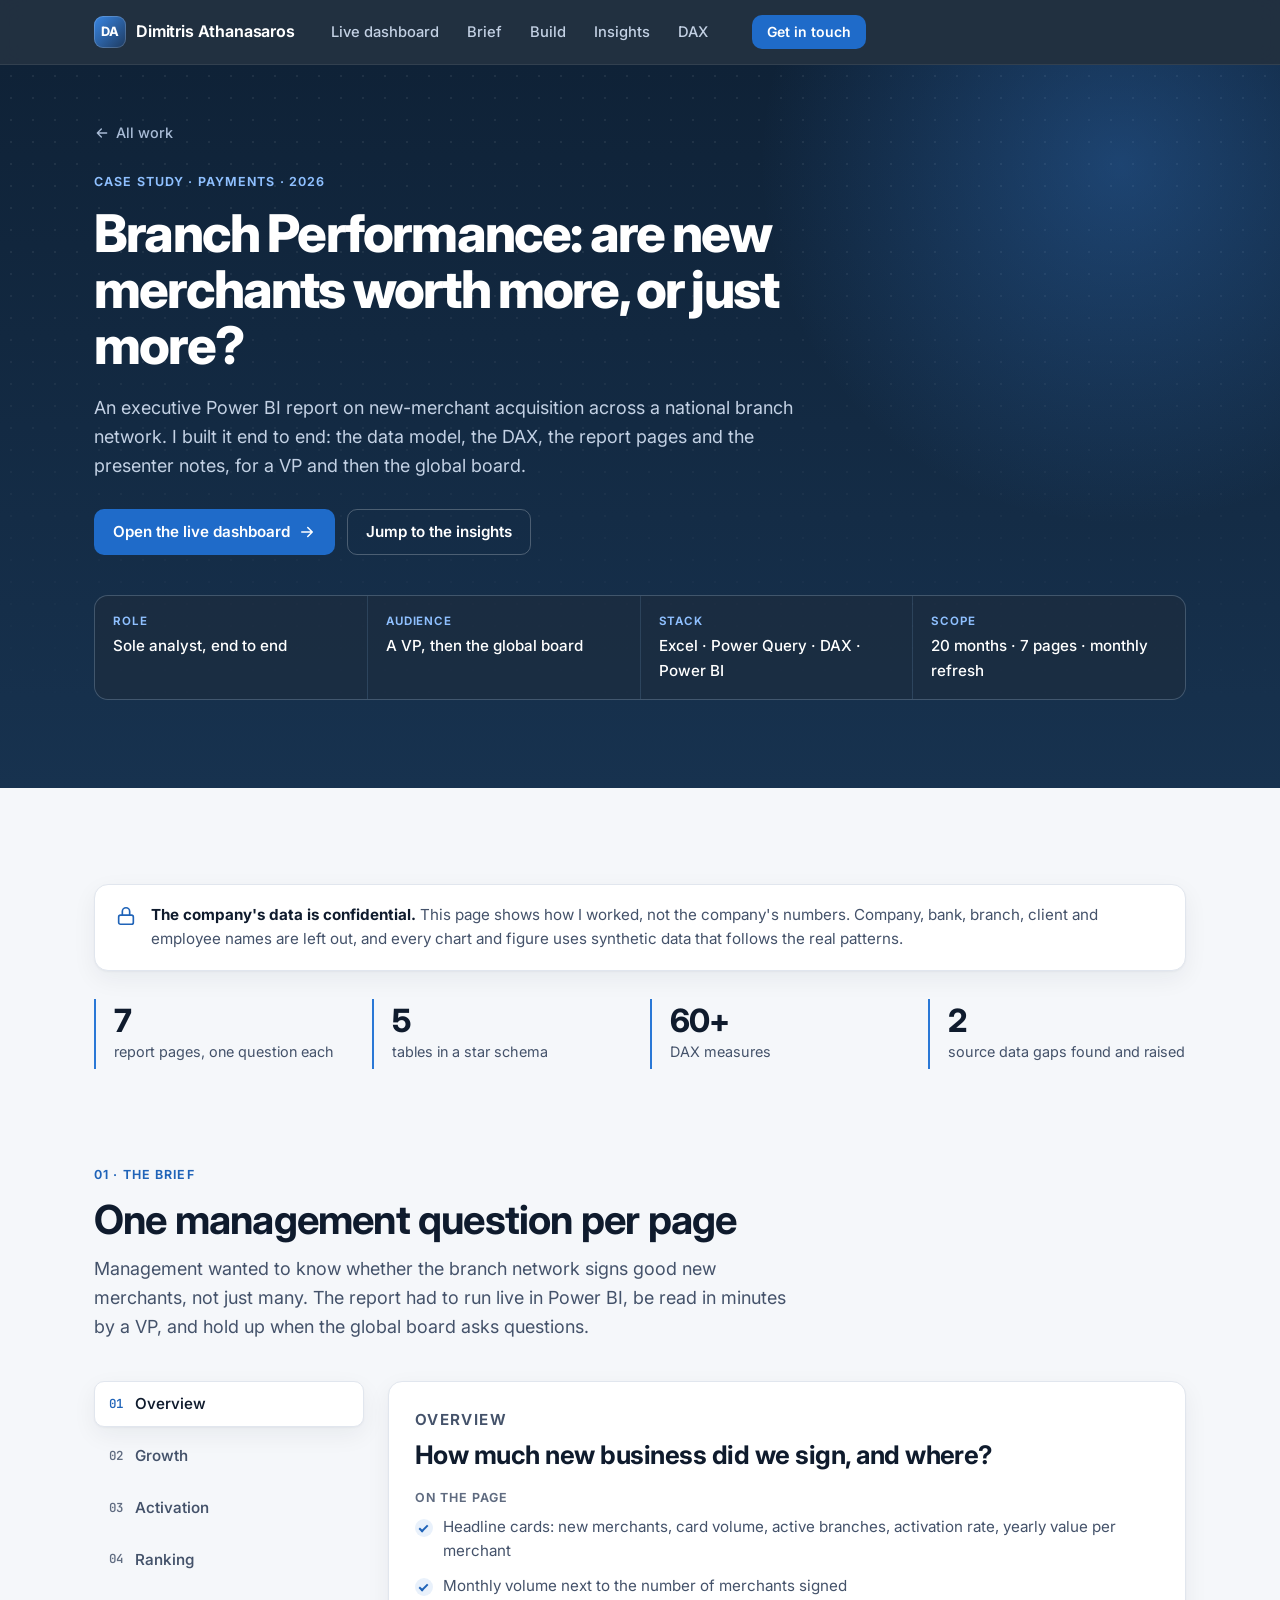
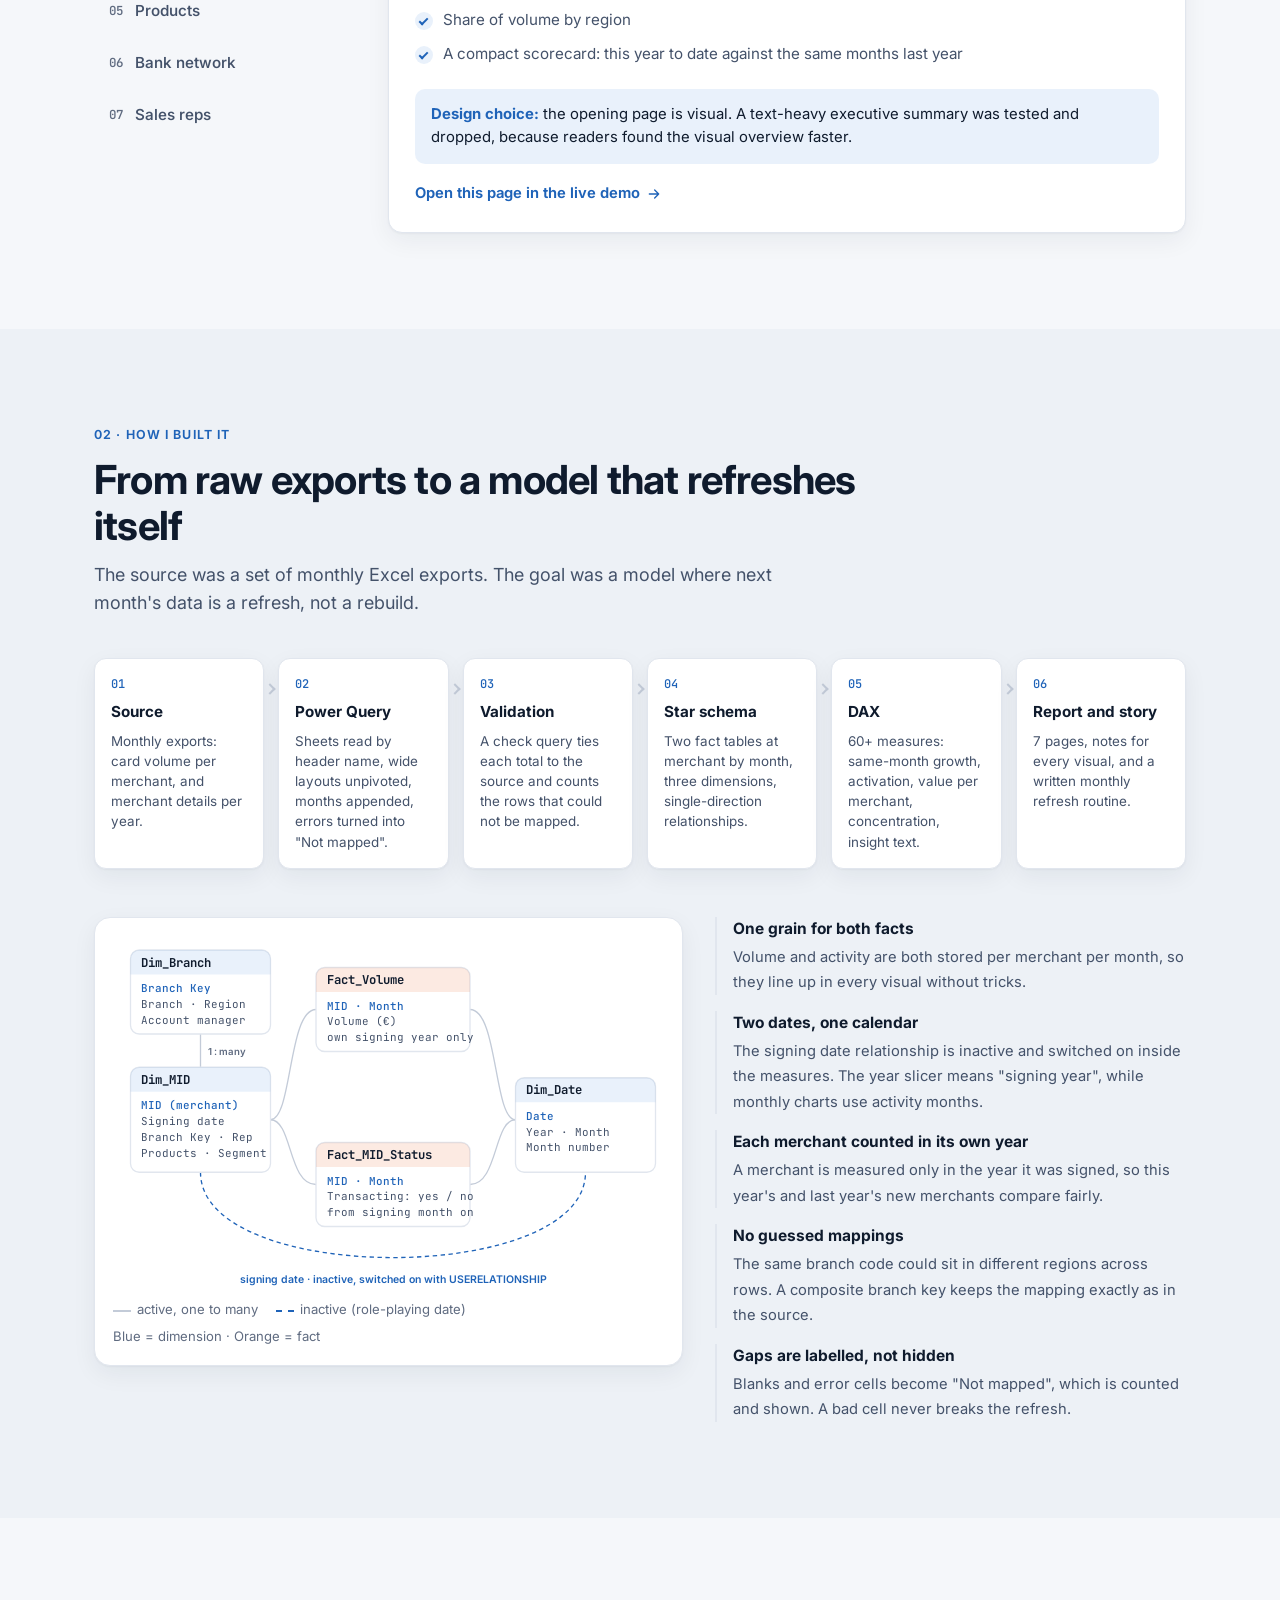
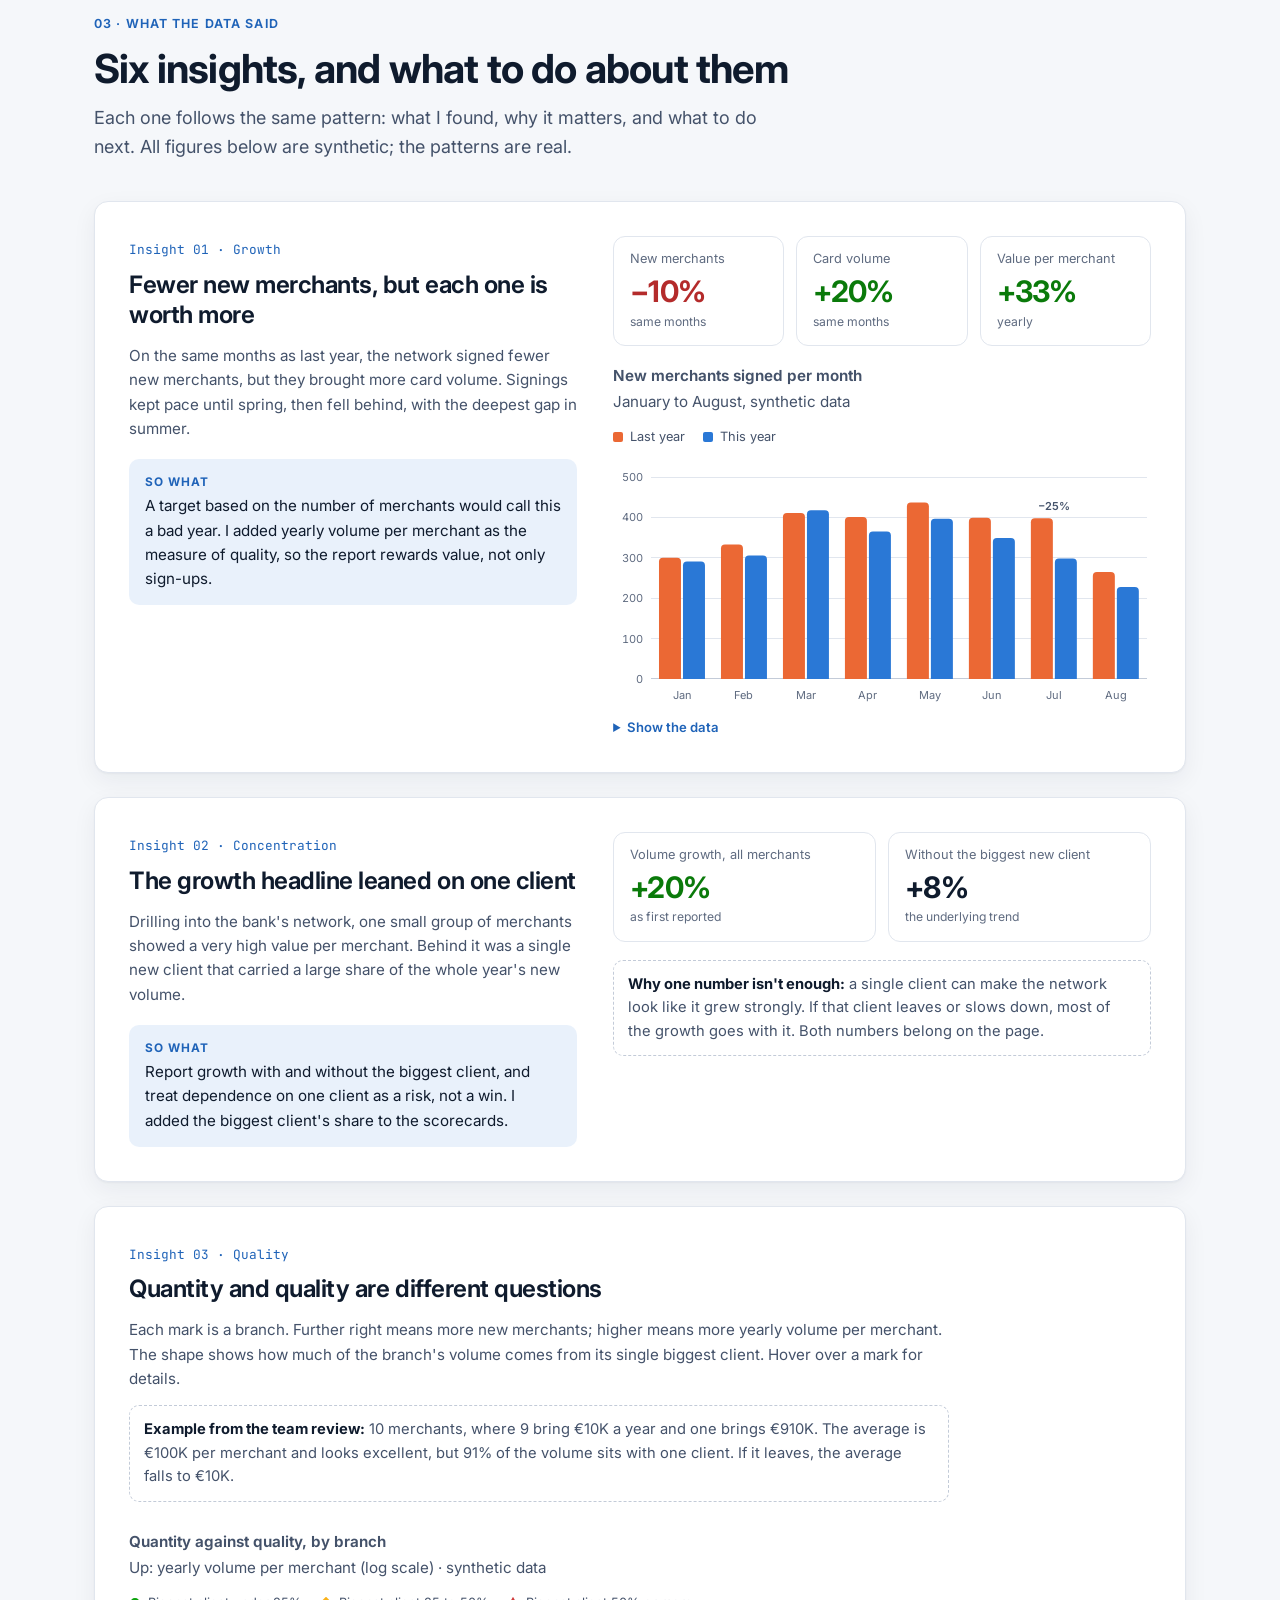
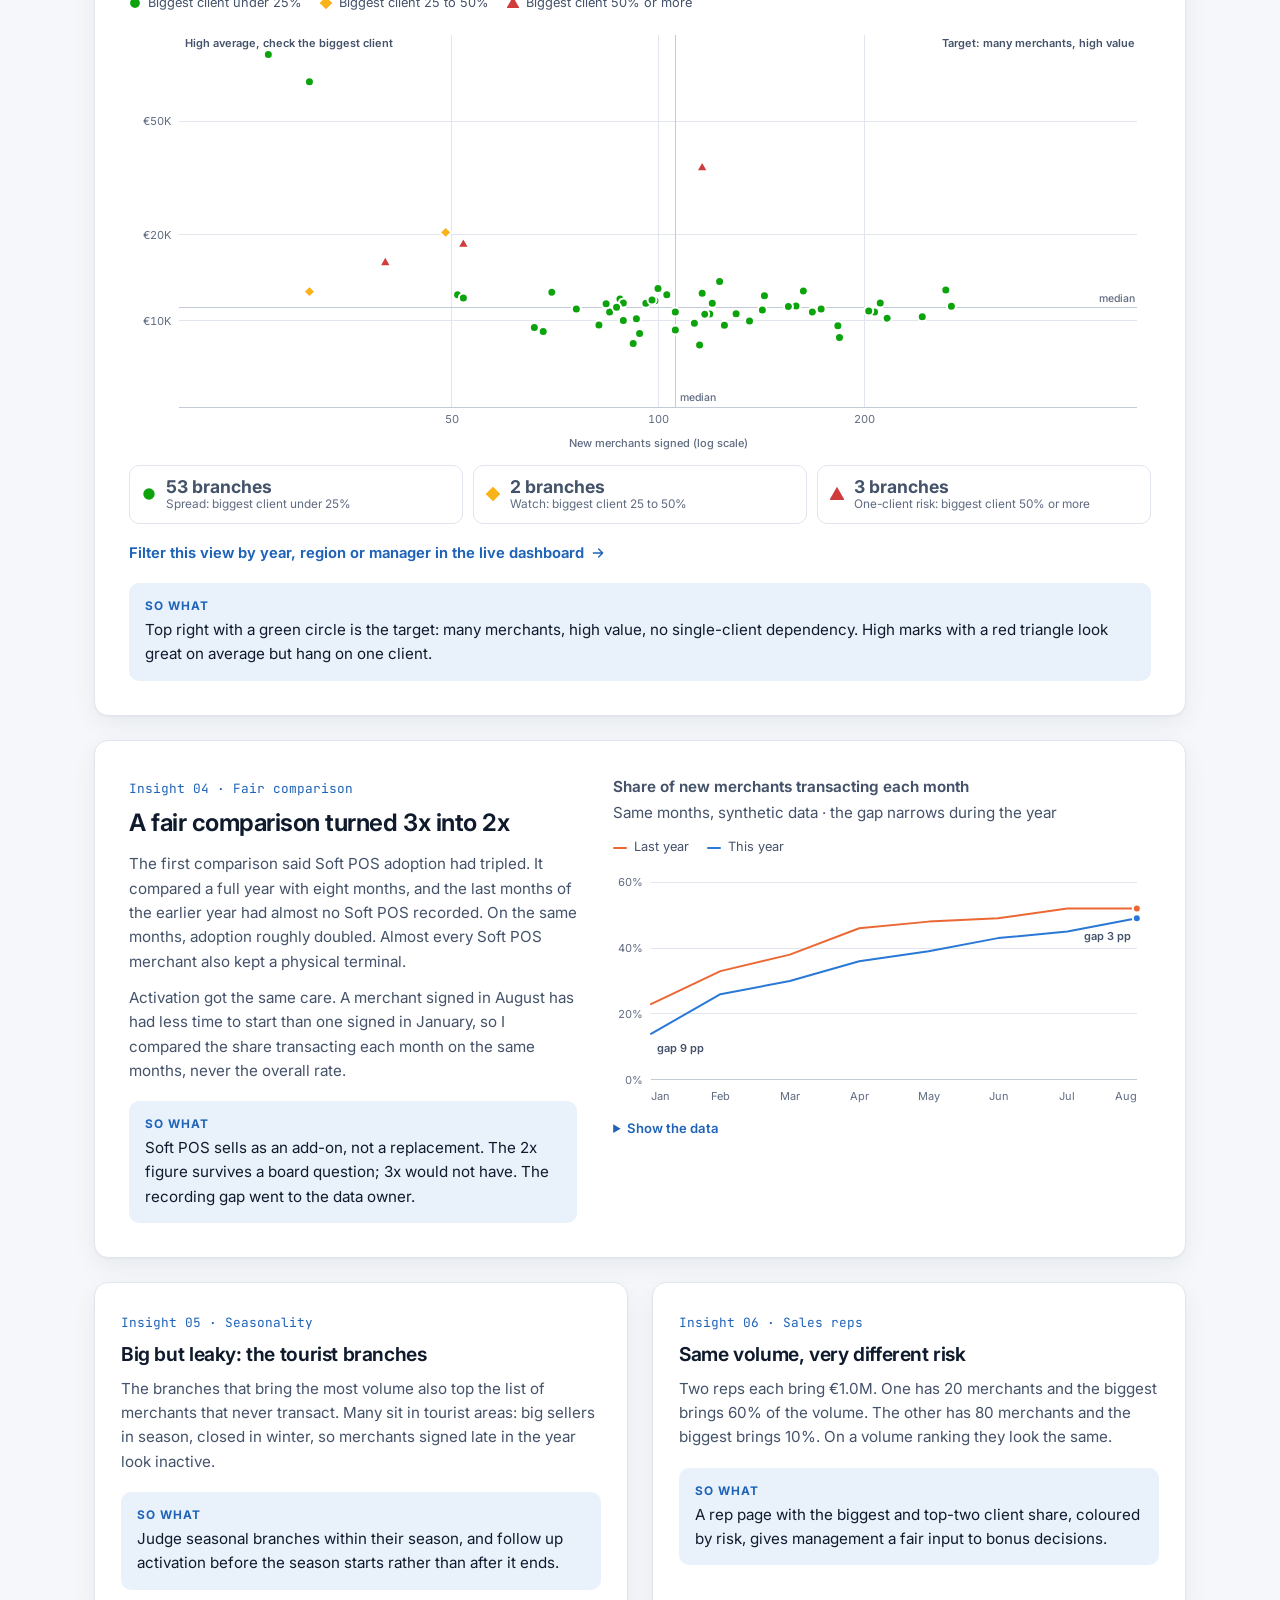
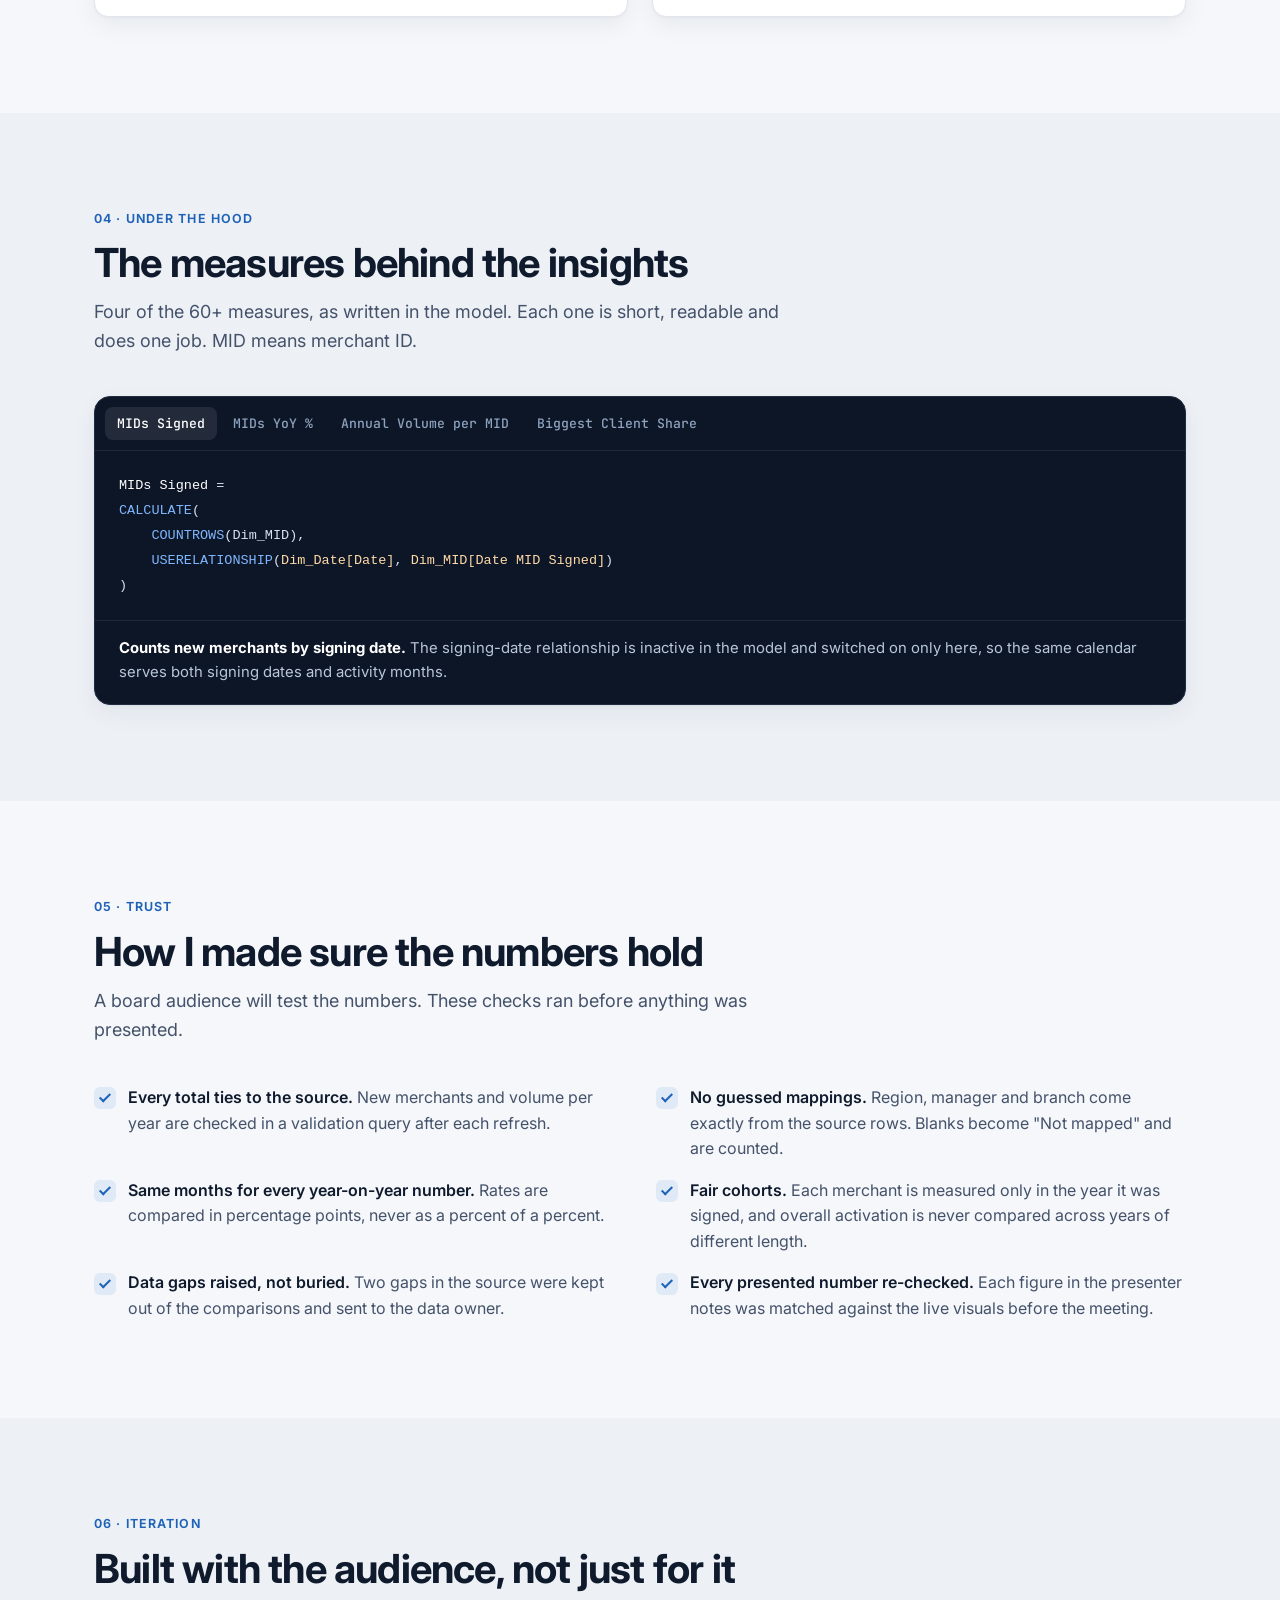
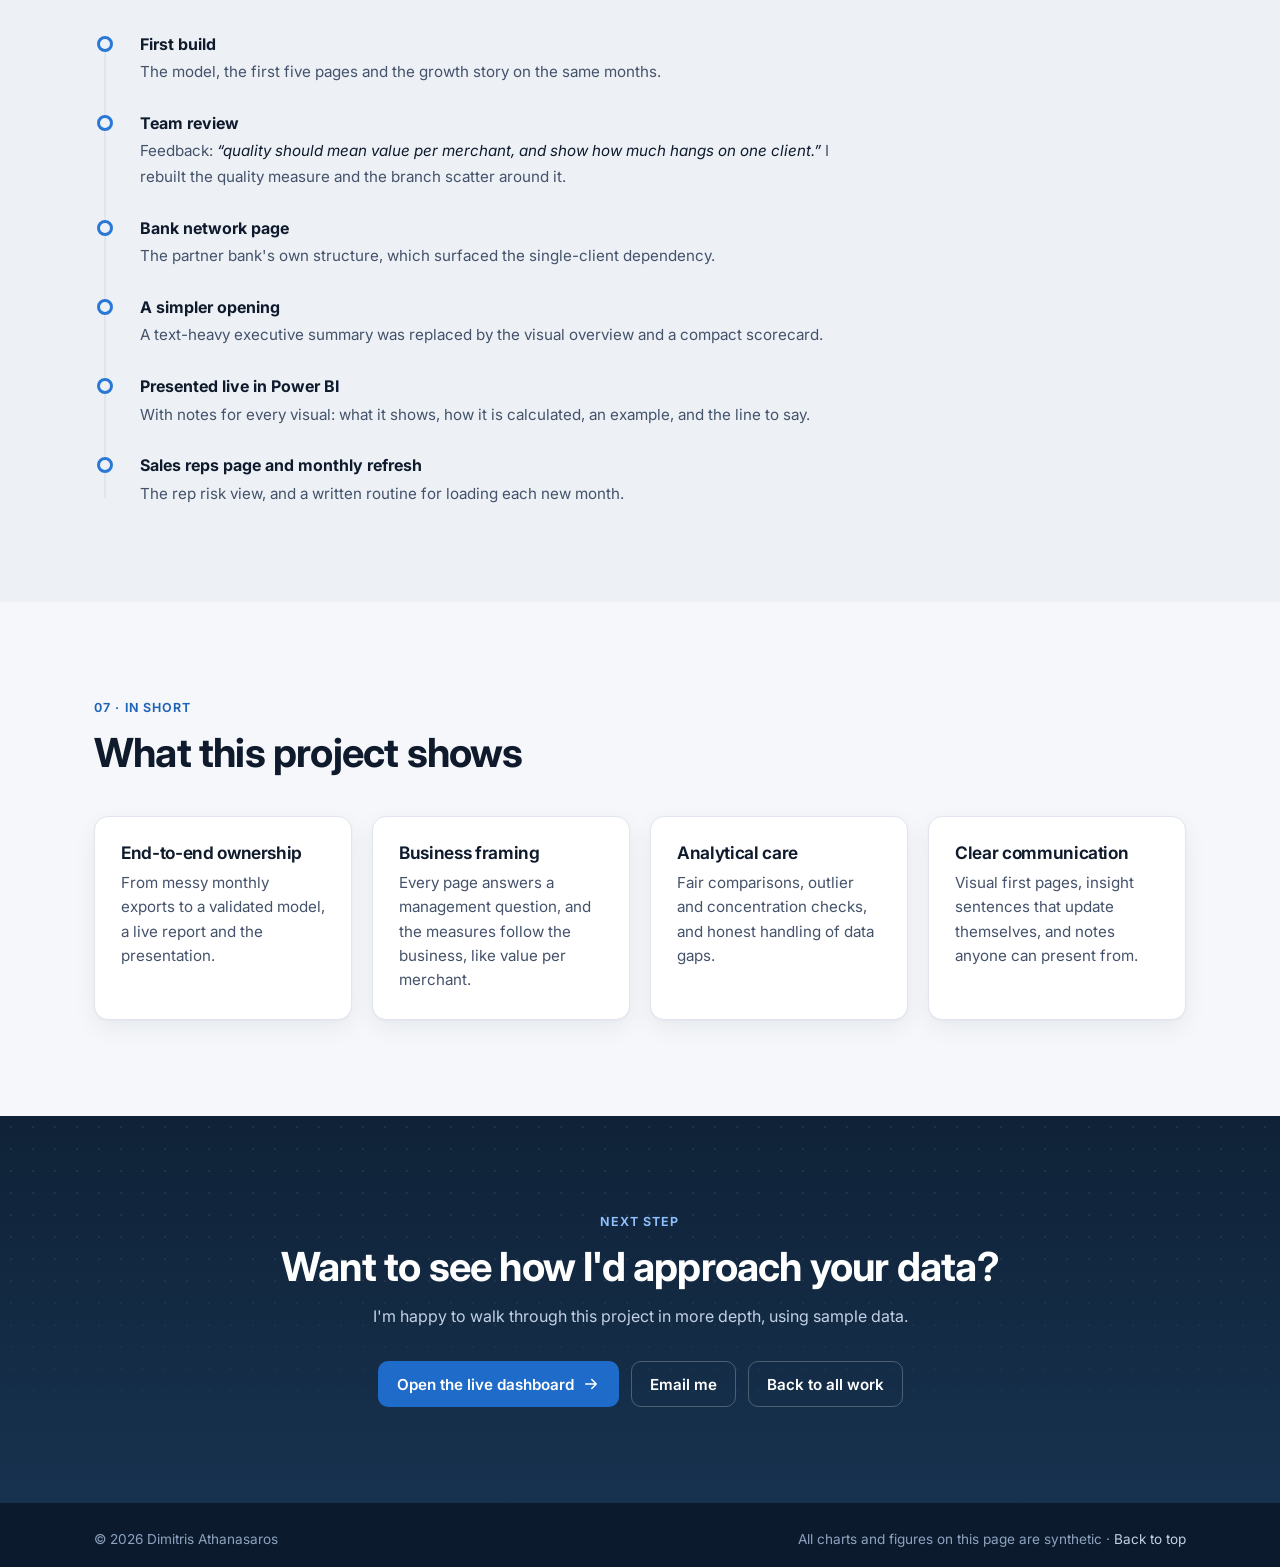
==== commit 94b09307: "Add live interactive dashboards and put them first - New dashboard.html: the Branch Performance repo" ====
--- a/branch-performance.html
+++ b/branch-performance.html
@@ -28,6 +28,7 @@
       <a class="brand" href="./" aria-label="Dimitris Athanasaros, home"><span class="mono-badge" aria-hidden="true">DA</span><span class="brand-name">Dimitris Athanasaros</span></a>
       <nav aria-label="Case study sections">
         <ul class="nav-links">
+          <li><a href="dashboard.html">Live dashboard</a></li>
           <li><a href="#brief">Brief</a></li>
           <li><a href="#build">Build</a></li>
           <li><a href="#insights">Insights</a></li>
@@ -45,6 +46,10 @@
         <p class="eyebrow">Case study · Payments · 2026</p>
         <h1>Branch Performance: are new merchants worth more, or just more?</h1>
         <p class="lead">An executive Power BI report on new-merchant acquisition across a national branch network. I built it end to end: the data model, the DAX, the report pages and the presenter notes, for a VP and then the global board.</p>
+        <div class="cta-row cs-cta">
+          <a class="btn btn-primary" href="dashboard.html">Open the live dashboard <svg viewBox="0 0 24 24" fill="none" stroke="currentColor" stroke-width="2" stroke-linecap="round" stroke-linejoin="round" aria-hidden="true"><path d="M5 12h14M13 6l6 6-6 6"/></svg></a>
+          <a class="btn btn-ghost-dark" href="#insights">Jump to the insights</a>
+        </div>
         <dl class="meta-grid">
           <div><dt>Role</dt><dd>Sole analyst, end to end</dd></div>
           <div><dt>Audience</dt><dd>A VP, then the global board</dd></div>
@@ -101,6 +106,7 @@
               <li>A compact scorecard: this year to date against the same months last year</li>
             </ul>
             <p class="design-note"><b>Design choice:</b> the opening page is visual. A text-heavy executive summary was tested and dropped, because readers found the visual overview faster.</p>
+            <a class="demo-link" href="dashboard.html#page=overview">Open this page in the live demo <svg viewBox="0 0 24 24" fill="none" stroke="currentColor" stroke-width="2" stroke-linecap="round" stroke-linejoin="round" aria-hidden="true"><path d="M5 12h14M13 6l6 6-6 6"/></svg></a>
           </div>
           <div class="card tour-panel" role="tabpanel" id="p-gr" aria-labelledby="t-gr" tabindex="0" hidden>
             <p class="eyebrow">Growth</p>
@@ -112,6 +118,7 @@
               <li>A region table: change in merchants, volume, and transacting rate in points</li>
             </ul>
             <p class="design-note"><b>Design choice:</b> no year slicer on this page, so every number is like for like. Clicking a month turns the cards into that month against the same month last year.</p>
+            <a class="demo-link" href="dashboard.html#page=growth">Open this page in the live demo <svg viewBox="0 0 24 24" fill="none" stroke="currentColor" stroke-width="2" stroke-linecap="round" stroke-linejoin="round" aria-hidden="true"><path d="M5 12h14M13 6l6 6-6 6"/></svg></a>
           </div>
           <div class="card tour-panel" role="tabpanel" id="p-ac" aria-labelledby="t-ac" tabindex="0" hidden>
             <p class="eyebrow">Activation</p>
@@ -123,6 +130,7 @@
               <li>Transacting against non-transacting merchants, month by month</li>
             </ul>
             <p class="design-note"><b>Design choice:</b> best and weakest region only count regions with enough merchants, so a tiny region can't top the list by chance.</p>
+            <a class="demo-link" href="dashboard.html#page=activation">Open this page in the live demo <svg viewBox="0 0 24 24" fill="none" stroke="currentColor" stroke-width="2" stroke-linecap="round" stroke-linejoin="round" aria-hidden="true"><path d="M5 12h14M13 6l6 6-6 6"/></svg></a>
           </div>
           <div class="card tour-panel" role="tabpanel" id="p-ra" aria-labelledby="t-ra" tabindex="0" hidden>
             <p class="eyebrow">Ranking</p>
@@ -134,6 +142,7 @@
               <li>An insight sentence on how concentrated the business is</li>
             </ul>
             <p class="design-note"><b>Design choice:</b> the bottom 10 only ranks branches with 10 or more new merchants, so tiny or special units don't fill the list.</p>
+            <a class="demo-link" href="dashboard.html#page=ranking">Open this page in the live demo <svg viewBox="0 0 24 24" fill="none" stroke="currentColor" stroke-width="2" stroke-linecap="round" stroke-linejoin="round" aria-hidden="true"><path d="M5 12h14M13 6l6 6-6 6"/></svg></a>
           </div>
           <div class="card tour-panel" role="tabpanel" id="p-pr" aria-labelledby="t-pr" tabindex="0" hidden>
             <p class="eyebrow">Products</p>
@@ -145,6 +154,7 @@
               <li>Soft POS adoption by region</li>
             </ul>
             <p class="design-note"><b>Design choice:</b> the first version compared a full year with eight months and overstated the growth. The page now compares the same months.</p>
+            <a class="demo-link" href="dashboard.html#page=products">Open this page in the live demo <svg viewBox="0 0 24 24" fill="none" stroke="currentColor" stroke-width="2" stroke-linecap="round" stroke-linejoin="round" aria-hidden="true"><path d="M5 12h14M13 6l6 6-6 6"/></svg></a>
           </div>
           <div class="card tour-panel" role="tabpanel" id="p-bk" aria-labelledby="t-bk" tabindex="0" hidden>
             <p class="eyebrow">Bank network</p>
@@ -168,6 +178,7 @@
               <li>The quantity against quality scatter, one dot per rep</li>
             </ul>
             <p class="design-note"><b>Design choice:</b> added after the team review. Reps earn bonuses, and the business doesn't want a target reached by one client who could leave.</p>
+            <a class="demo-link" href="dashboard.html#page=reps">Open this page in the live demo <svg viewBox="0 0 24 24" fill="none" stroke="currentColor" stroke-width="2" stroke-linecap="round" stroke-linejoin="round" aria-hidden="true"><path d="M5 12h14M13 6l6 6-6 6"/></svg></a>
           </div>
         </div>
       </div>
@@ -322,6 +333,7 @@
             <div class="chart"></div>
             <div class="risk-row"></div>
           </div>
+          <a class="demo-link" href="dashboard.html#page=ranking">Filter this view by year, region or manager in the live dashboard <svg viewBox="0 0 24 24" fill="none" stroke="currentColor" stroke-width="2" stroke-linecap="round" stroke-linejoin="round" aria-hidden="true"><path d="M5 12h14M13 6l6 6-6 6"/></svg></a>
           <div class="sowhat"><b>So what</b>Top right with a green circle is the target: many merchants, high value, no single-client dependency. High marks with a red triangle look great on average but hang on one client.</div>
         </article>
 
@@ -480,9 +492,8 @@
         <h2>Want to see how I'd approach your data?</h2>
         <p>I'm happy to walk through this project in more depth, using sample data.</p>
         <div class="cta-row">
-          <a class="btn btn-primary" href="mailto:athanasarosd@gmail.com?subject=Branch%20Performance%20case%20study">
-            <svg viewBox="0 0 24 24" fill="none" stroke="currentColor" stroke-width="1.8" stroke-linecap="round" stroke-linejoin="round" aria-hidden="true"><rect x="3" y="5" width="18" height="14" rx="2"/><path d="m3 7 9 6 9-6"/></svg>Email me</a>
-          <a class="btn btn-ghost-dark" href="https://www.linkedin.com/in/dimitris-athanasaros/" target="_blank" rel="noopener">LinkedIn</a>
+          <a class="btn btn-primary" href="dashboard.html">Open the live dashboard <svg viewBox="0 0 24 24" fill="none" stroke="currentColor" stroke-width="2" stroke-linecap="round" stroke-linejoin="round" aria-hidden="true"><path d="M5 12h14M13 6l6 6-6 6"/></svg></a>
+          <a class="btn btn-ghost-dark" href="mailto:athanasarosd@gmail.com?subject=Branch%20Performance%20case%20study">Email me</a>
           <a class="btn btn-ghost-dark" href="./#work">Back to all work</a>
         </div>
       </div>
@@ -497,6 +508,8 @@
   </footer>
 
   <script src="js/site.js"></script>
+  <script src="js/demo-data.js"></script>
+  <script src="js/demo-model.js"></script>
   <script src="js/charts.js"></script>
 </body>
 </html>
--- a/css/site.css
+++ b/css/site.css
@@ -718,3 +718,19 @@
   .tile-value { font-size: 1.35rem; }
   .tile-sub { display: none; }
 }
+
+/* live-dashboard entry points */
+.preview-link { display: block; color: inherit; border-radius: 18px; transition: transform 0.2s ease; }
+.preview-link:hover { text-decoration: none; transform: translateY(-4px); }
+.preview-open { display: flex; align-items: center; justify-content: flex-end; gap: 6px; margin-top: 10px; font-size: 0.86rem; font-weight: 650; color: var(--link); }
+.preview-open svg { width: 16px; height: 16px; transition: transform 0.15s ease; }
+.preview-link:hover .preview-open svg { transform: translateX(3px); }
+article.feature:hover { transform: none; box-shadow: var(--shadow); }
+a.feature-art { display: block; }
+.feature-cta { margin-top: 6px; }
+.project-foot .link-arrow svg { width: 16px; height: 16px; }
+.cs-cta { margin-top: 28px; }
+.demo-link { display: inline-flex; align-items: center; gap: 6px; margin-top: 18px; font-weight: 650; font-size: 0.92rem; color: var(--link); }
+.demo-link svg { width: 16px; height: 16px; }
+.feature-try { font-size: 0.93rem; color: var(--ink-2); padding: 12px 14px; border-radius: 10px; background: var(--accent-soft); }
+.feature-try b { color: var(--link); }
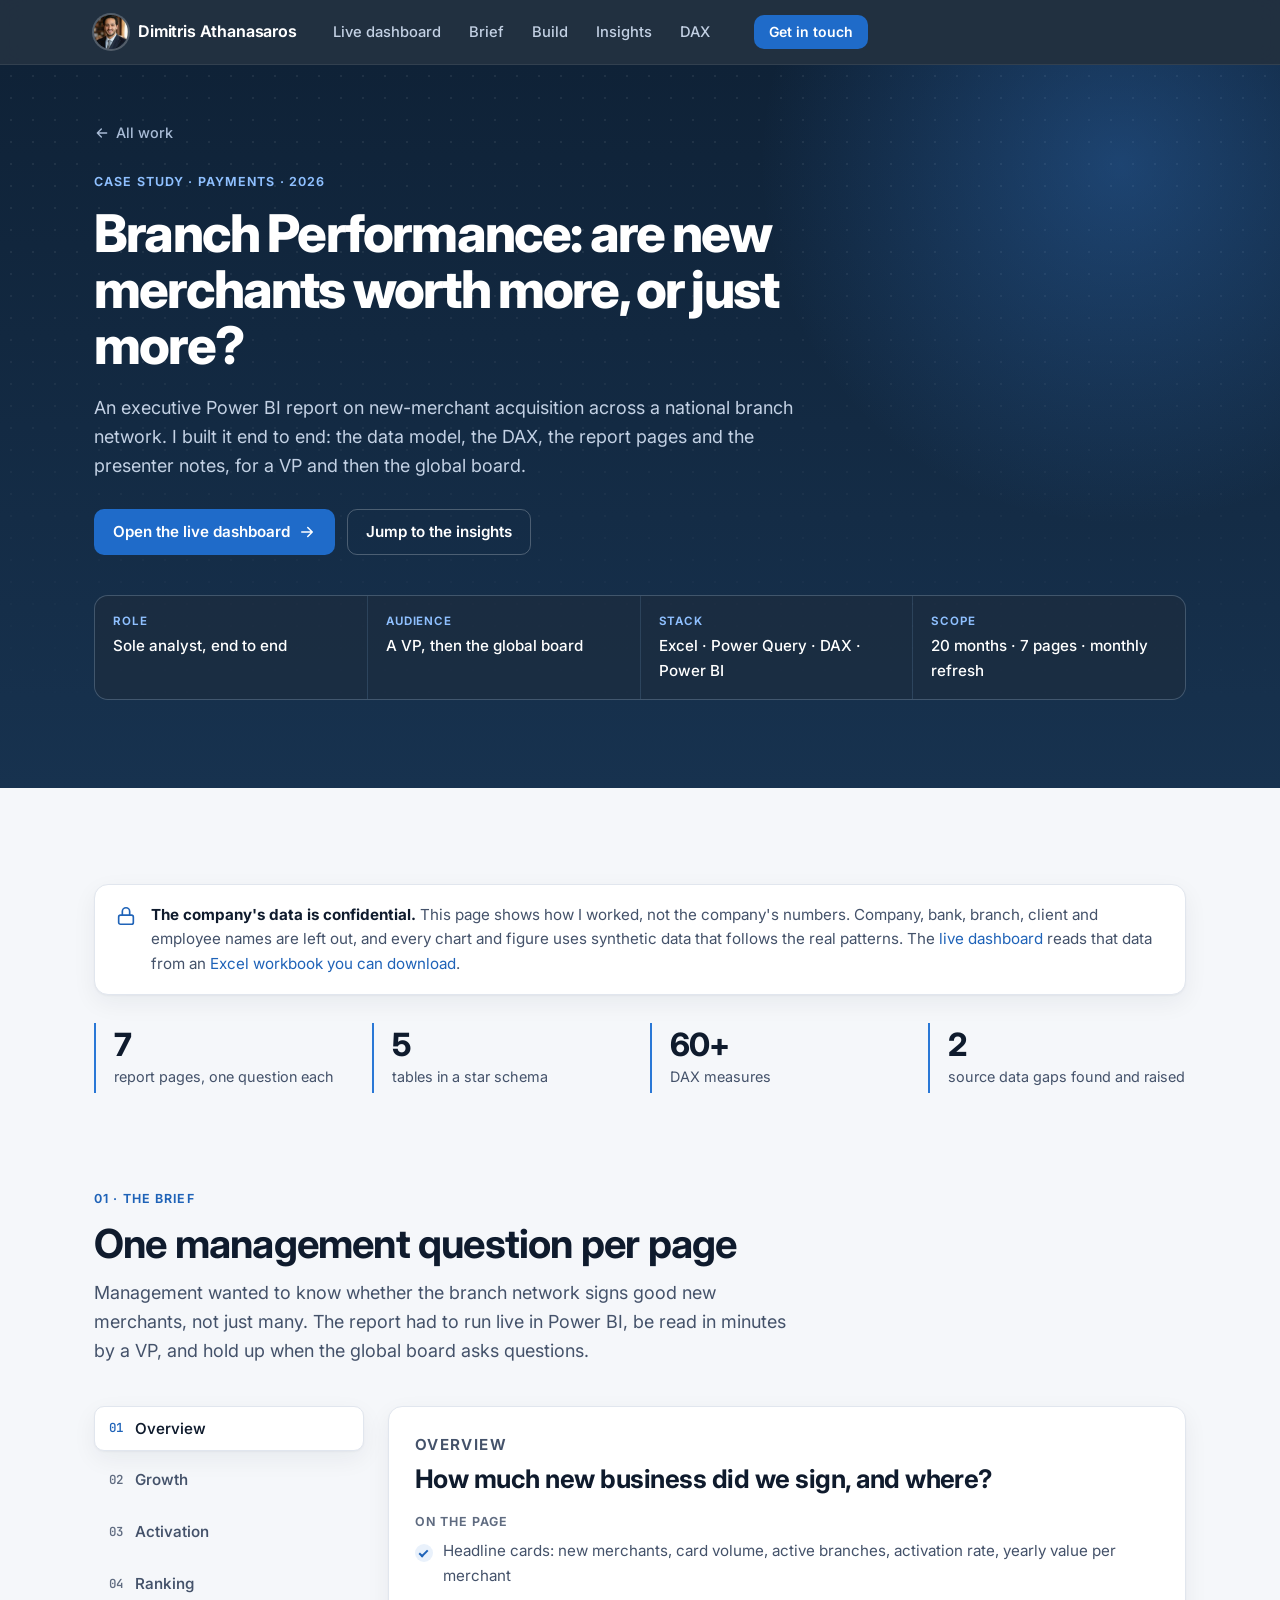
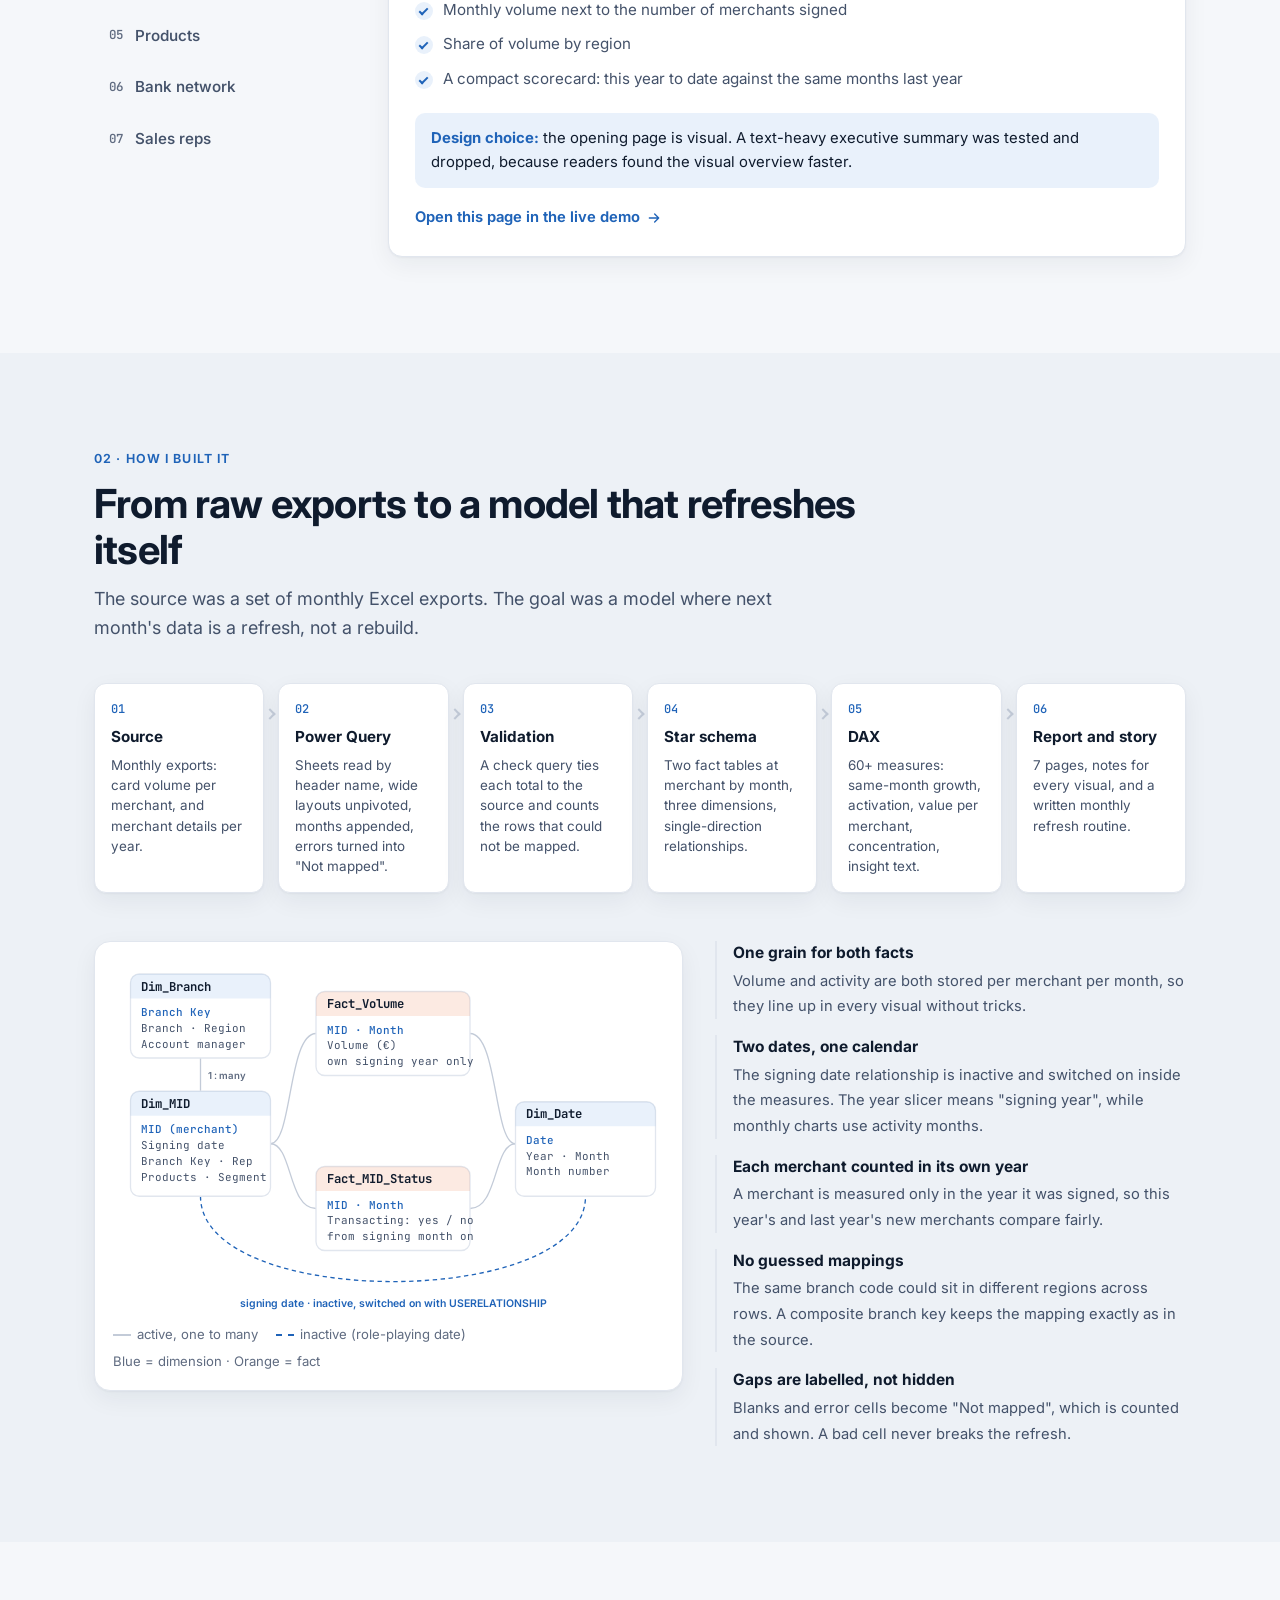
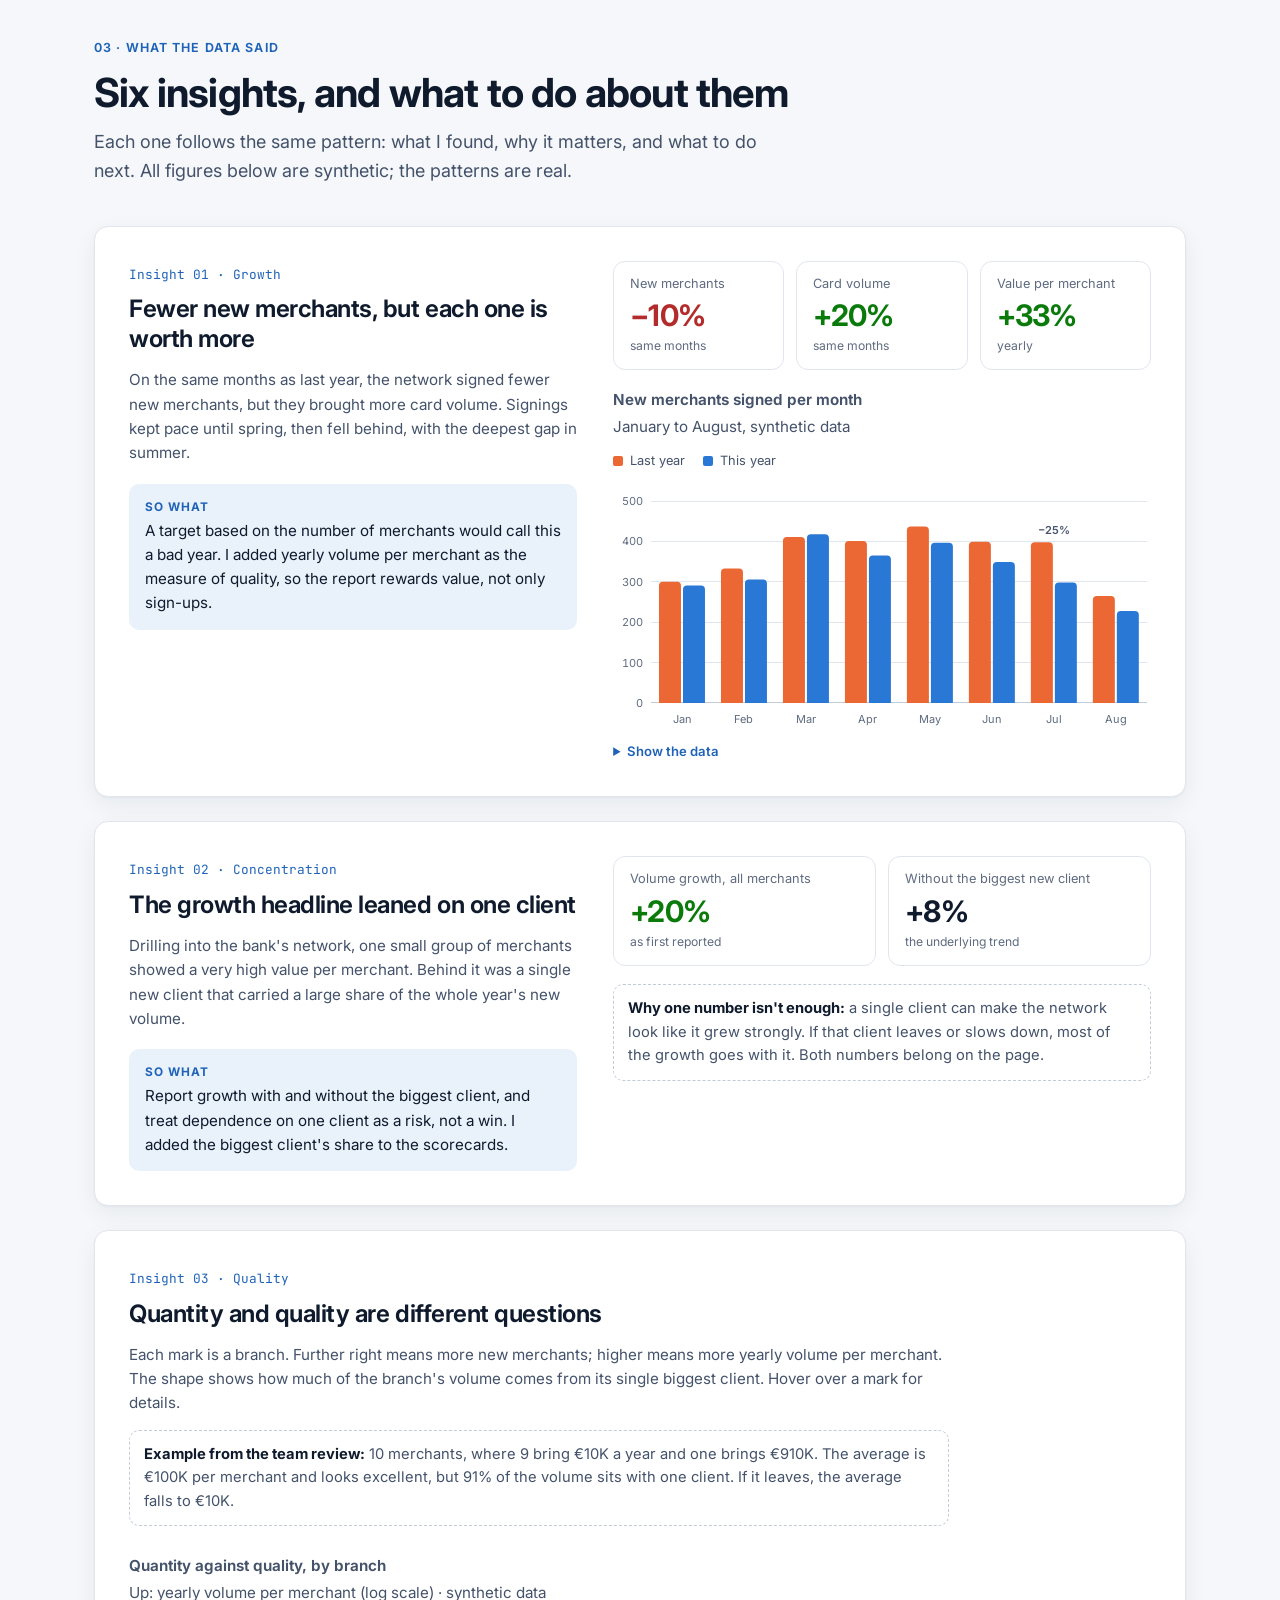
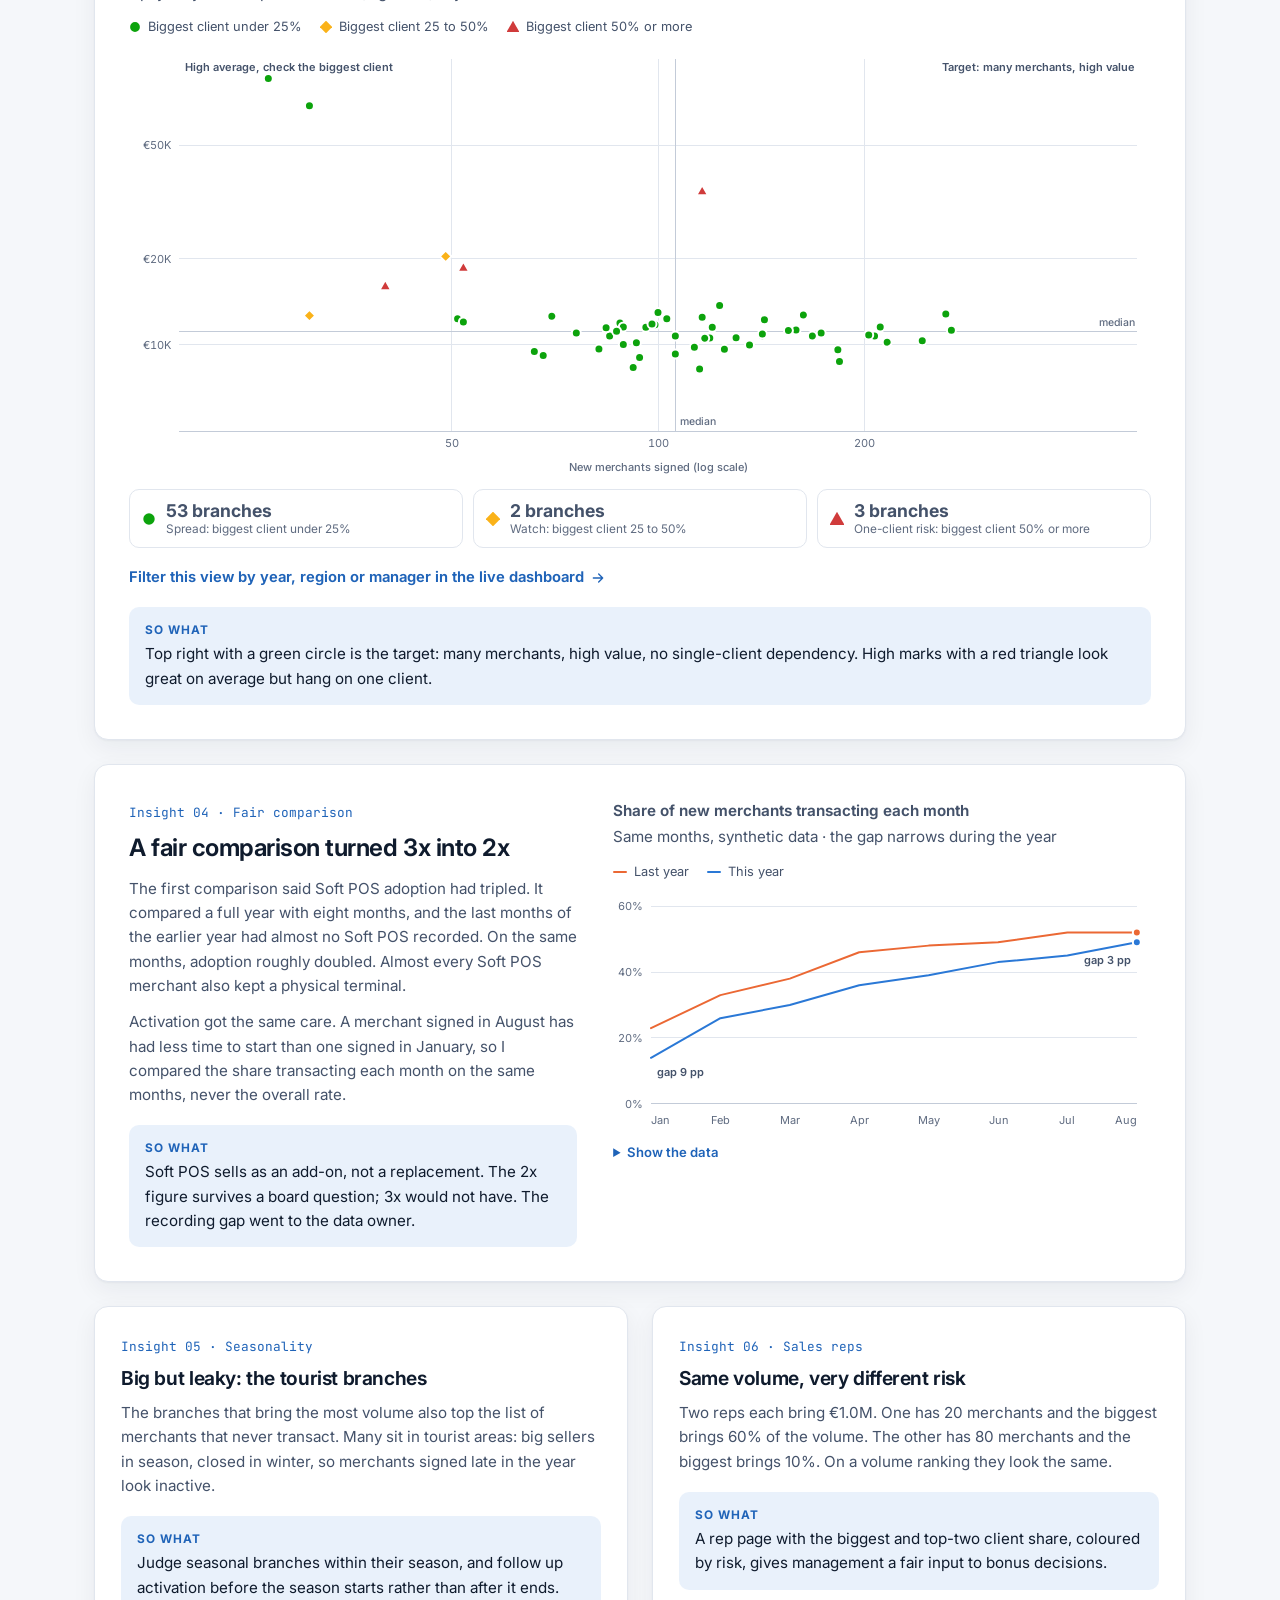
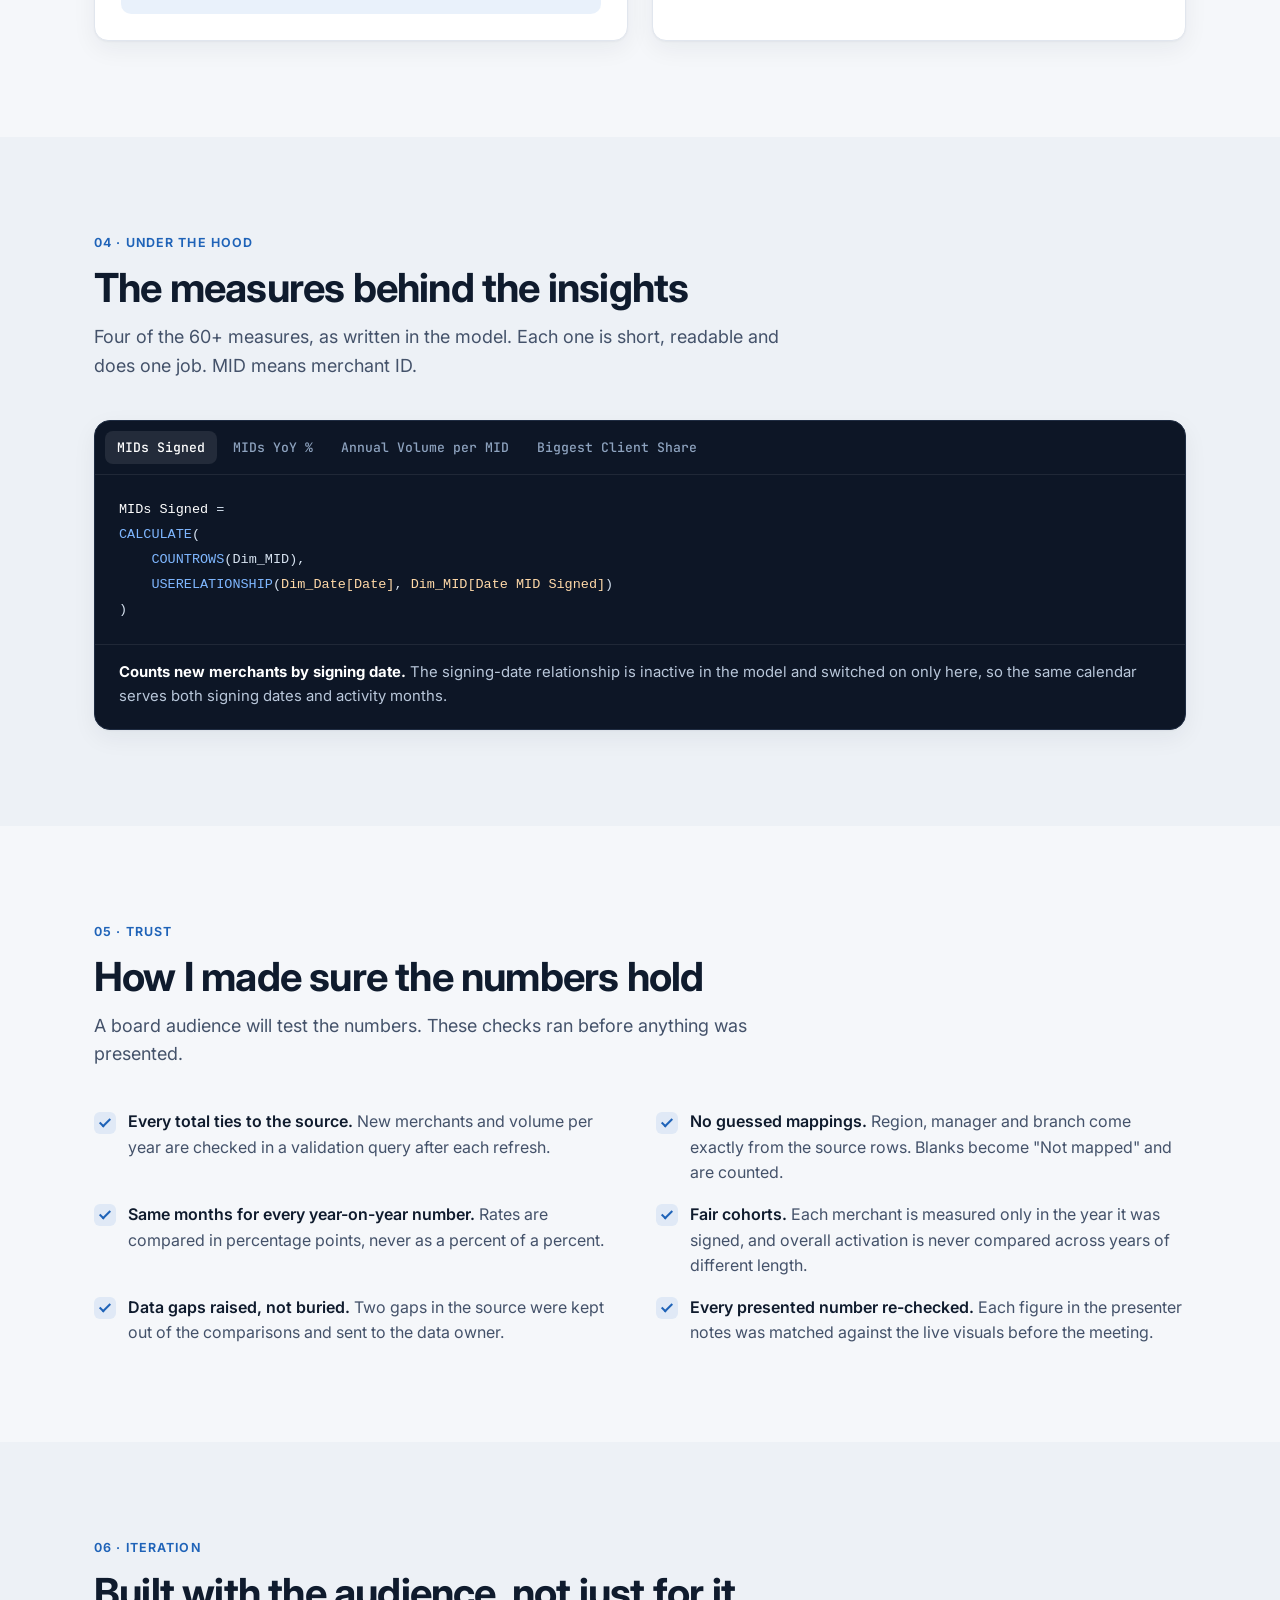
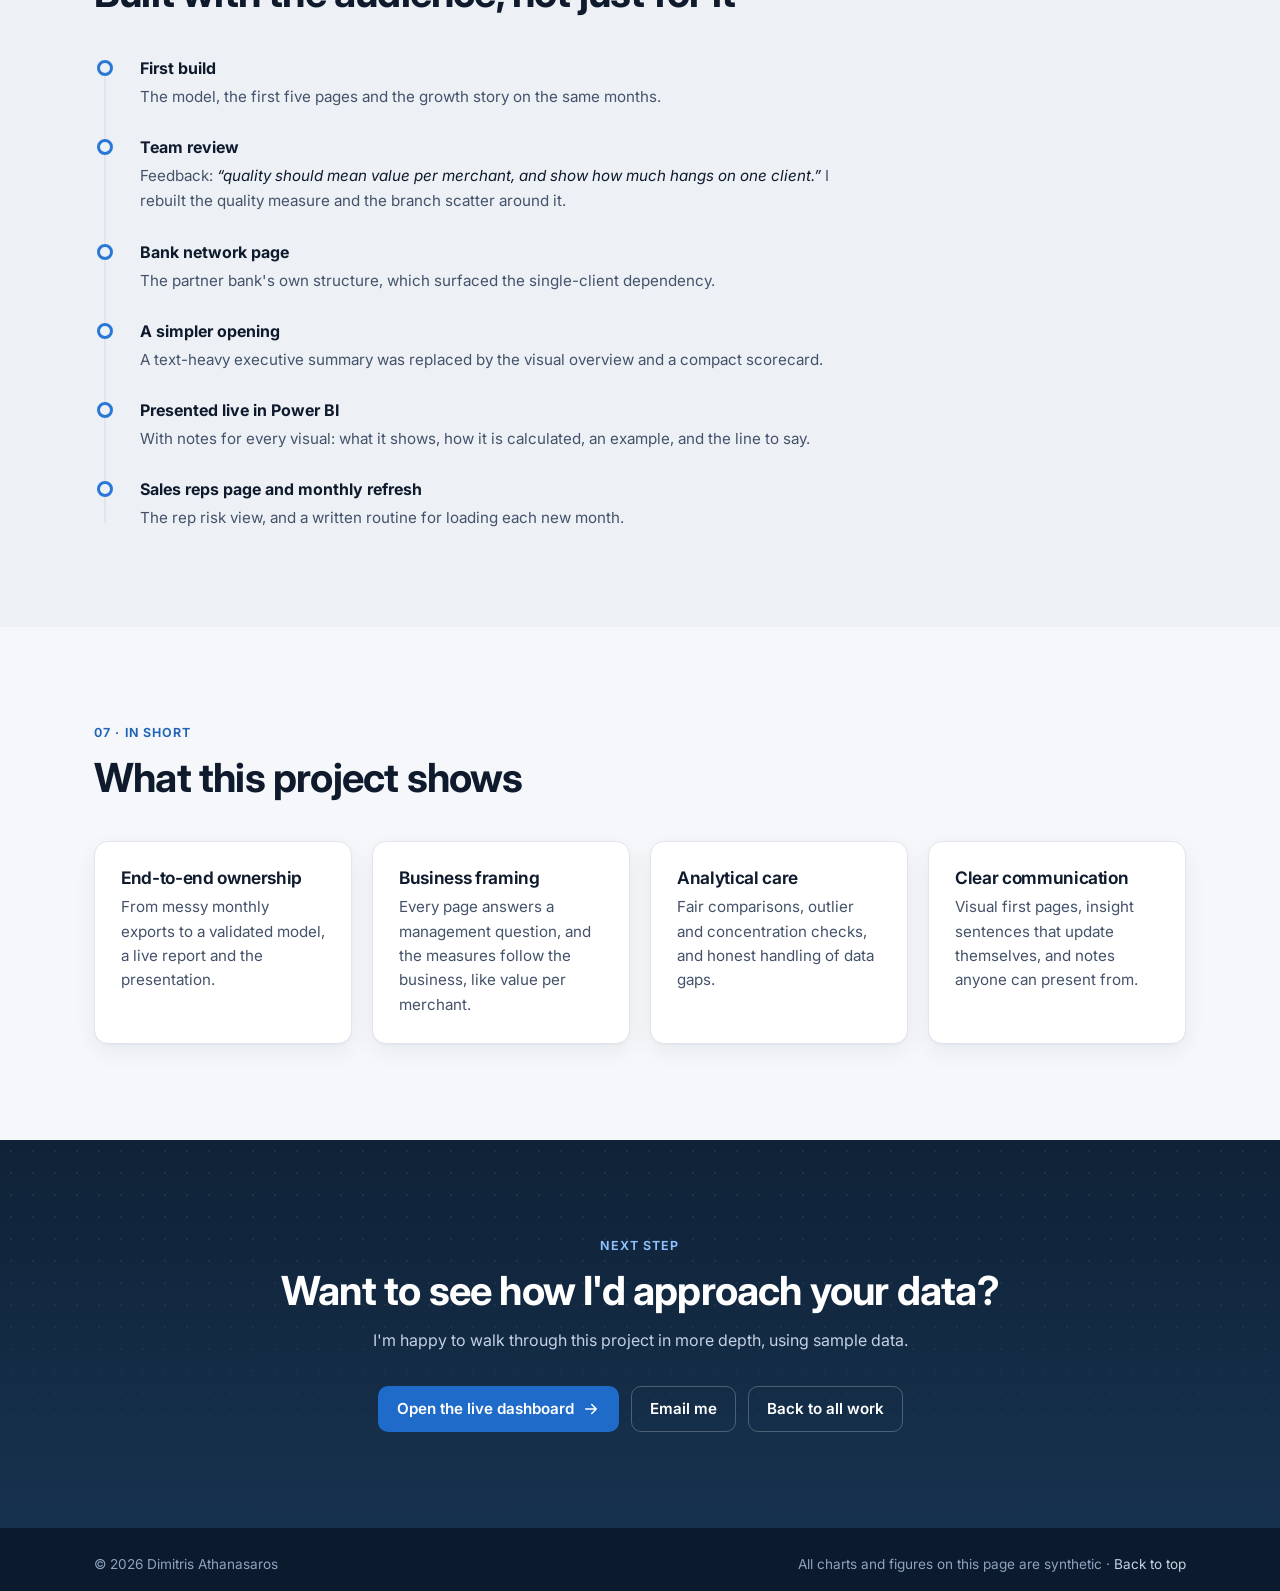
==== commit a1eabe53: "Load dashboards from Excel, rebuild Business Performance, add photo - Two synthetic Excel workbooks " ====
--- a/branch-performance.html
+++ b/branch-performance.html
@@ -25,7 +25,7 @@
 
   <header class="nav">
     <div class="wrap nav-in">
-      <a class="brand" href="./" aria-label="Dimitris Athanasaros, home"><span class="mono-badge" aria-hidden="true">DA</span><span class="brand-name">Dimitris Athanasaros</span></a>
+      <a class="brand" href="./" aria-label="Dimitris Athanasaros, home"><img class="avatar" src="images/avatar-96.jpg" alt="" width="34" height="34"><span class="brand-name">Dimitris Athanasaros</span></a>
       <nav aria-label="Case study sections">
         <ul class="nav-links">
           <li><a href="dashboard.html">Live dashboard</a></li>
@@ -64,7 +64,7 @@
       <div class="wrap">
         <div class="note">
           <svg viewBox="0 0 24 24" fill="none" stroke="currentColor" stroke-width="1.8" stroke-linecap="round" stroke-linejoin="round" aria-hidden="true"><rect x="4" y="11" width="16" height="10" rx="2"/><path d="M8 11V7a4 4 0 0 1 8 0v4"/></svg>
-          <p><strong>The company's data is confidential.</strong> This page shows how I worked, not the company's numbers. Company, bank, branch, client and employee names are left out, and every chart and figure uses synthetic data that follows the real patterns.</p>
+          <p><strong>The company's data is confidential.</strong> This page shows how I worked, not the company's numbers. Company, bank, branch, client and employee names are left out, and every chart and figure uses synthetic data that follows the real patterns. The <a href="dashboard.html">live dashboard</a> reads that data from an <a href="data/Branch_Performance_Synthetic.xlsx" download>Excel workbook you can download</a>.</p>
         </div>
         <div class="glance">
           <div><b>7</b><span>report pages, one question each</span></div>
--- a/css/site.css
+++ b/css/site.css
@@ -734,3 +734,9 @@
 .demo-link svg { width: 16px; height: 16px; }
 .feature-try { font-size: 0.93rem; color: var(--ink-2); padding: 12px 14px; border-radius: 10px; background: var(--accent-soft); }
 .feature-try b { color: var(--link); }
+
+/* profile photo in the nav */
+.avatar { width: 34px; height: 34px; border-radius: 50%; object-fit: cover; flex: none; box-shadow: 0 0 0 2px rgba(255, 255, 255, 0.22); background: #1e3a5f; }
+.projects { grid-template-columns: repeat(3, 1fr); }
+@media (max-width: 1060px) { .projects { grid-template-columns: repeat(2, 1fr); } }
+@media (max-width: 560px) { .projects { grid-template-columns: 1fr; } }
